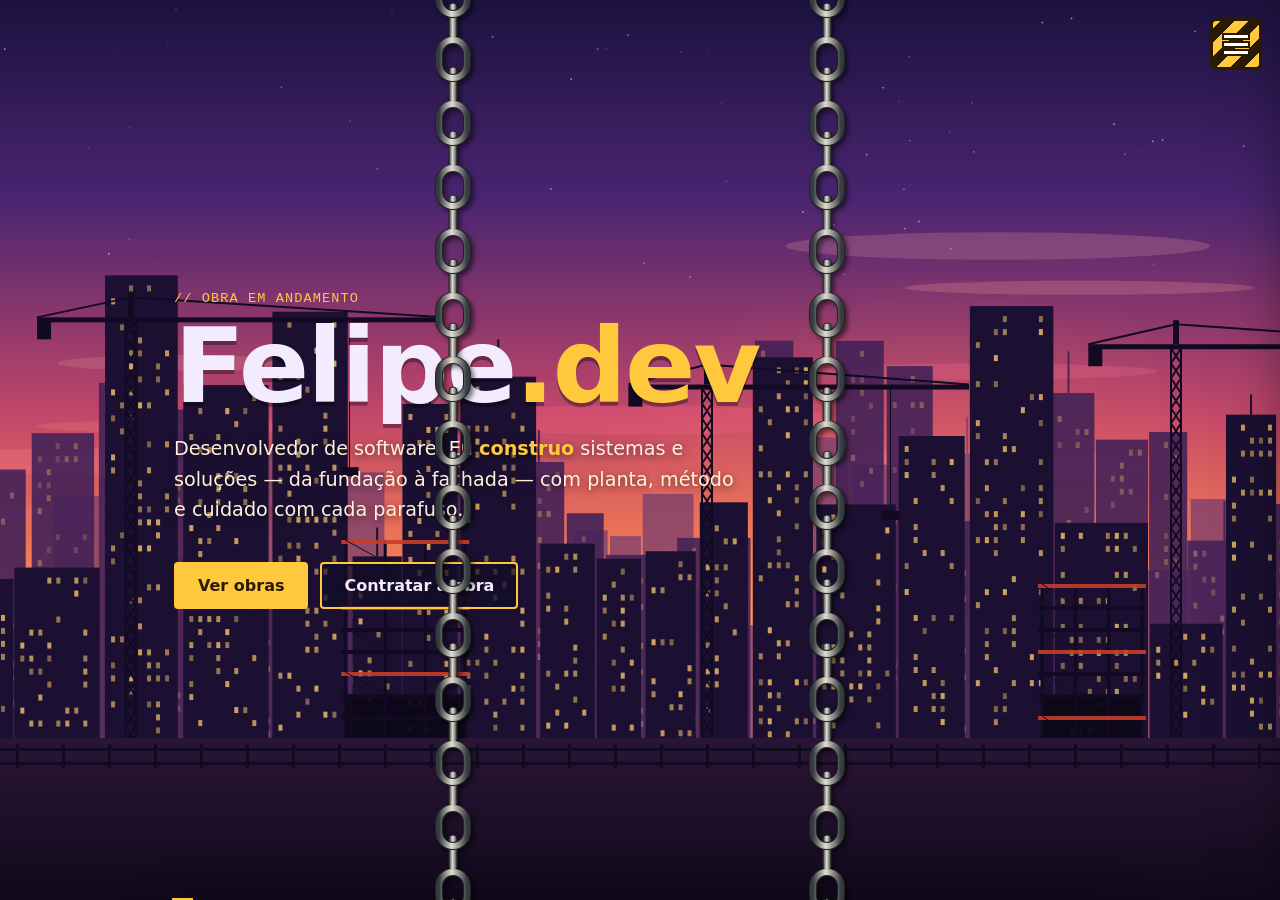
==== index.html @ 3eb5a39c "feat: creating portifolio + IA" ====
<!DOCTYPE html>
<html lang="pt-BR">
<head>
  <meta charset="UTF-8">
  <meta name="viewport" content="width=device-width, initial-scale=1">
  <title>Felipe — Desenvolvedor | Construindo sistemas</title>
  <meta name="description" content="Portfólio de desenvolvedor focado em construir e arquitetar sistemas e soluções.">
  <link rel="stylesheet" href="css/style.css">
</head>
<body>
  <!-- Fundo: fim de tarde, prédios e guindastes -->
  <div class="bg" id="bg" aria-hidden="true"><canvas id="skyline"></canvas></div>

  <!-- Cursor personalizado (fica atrás da viga) -->
  <div class="cursor" id="cursor" aria-hidden="true">
    <svg viewBox="0 0 24 28" width="24" height="28">
      <path d="M2 2 L2 22 L7.5 17.2 L11.4 26 L15 24.4 L11.2 15.8 L18.5 15.8 Z" fill="#ffc83d" stroke="#2a1a05" stroke-width="2" stroke-linejoin="round"/>
    </svg>
  </div>

  <!-- Viga suspensa por correntes -->
  <div class="beam-layer" id="beam-layer" aria-hidden="true">
    <div class="beam-rig">
      <div class="chain chain--left"></div>
      <div class="chain chain--right"></div>
      <div class="girder">
        <div class="girder-web"></div>
        <div class="girder-flange girder-flange--top"></div>
        <div class="girder-flange girder-flange--bottom"></div>
        <div class="girder-bolts">
          <span></span><span></span><span></span><span></span><span></span>
          <span></span><span></span><span></span><span></span>
        </div>
        <i class="lug lug--left"></i><i class="lug lug--right"></i>
      </div>
    </div>
  </div>

  <!-- Menu lateral: um prédio -->
  <button id="menu-toggle" class="menu-toggle" aria-label="Abrir menu" aria-expanded="false" aria-controls="building">
    <span></span><span></span><span></span>
  </button>

  <aside id="building" class="building" aria-label="Menu principal" inert>
    <div class="bld-roof">
      <span class="bld-antenna"></span>
      <span class="bld-tank"></span>
    </div>
    <div class="bld-upper" id="bld-upper" aria-hidden="true"></div>
    <nav class="bld-floors">
      <a class="floor" href="#inicio"><i class="win lit"></i><span><small>5º andar</small>Início</span><i class="win"></i></a>
      <a class="floor" href="#sobre"><i class="win"></i><span><small>4º andar</small>Sobre</span><i class="win lit"></i></a>
      <a class="floor" href="#habilidades"><i class="win lit"></i><span><small>3º andar</small>Habilidades</span><i class="win lit"></i></a>
      <a class="floor" href="#projetos"><i class="win"></i><span><small>2º andar</small>Projetos</span><i class="win lit"></i></a>
      <a class="floor" href="#contato"><i class="win lit"></i><span><small>1º andar</small>Contato</span><i class="win"></i></a>
    </nav>
    <div class="bld-lobby" aria-hidden="true"><i></i><i></i></div>
  </aside>

  <div id="wrapper">
    <div id="shell" class="quake-shell">
      <main class="content">

        <section id="inicio" class="hero">
          <p class="kicker">// obra em andamento</p>
          <h1>Felipe<span>.dev</span></h1>
          <p class="lead">Desenvolvedor de software. Eu <strong>construo</strong> sistemas e soluções — da fundação à fachada — com planta, método e cuidado com cada parafuso.</p>
          <div class="actions">
            <a class="btn btn--primary" href="#projetos">Ver obras</a>
            <a class="btn" href="#contato">Contratar a obra</a>
          </div>
        </section>

        <section id="sobre" class="panel">
          <p class="kicker">// 01 · planta baixa</p>
          <h2>Sobre</h2>
          <p>Penso em software como arquitetura: toda boa solução começa com um terreno bem entendido, uma planta clara e uma estrutura que aguenta crescer. Gosto de transformar problemas reais em sistemas simples de manter.</p>
          <p>Escreva aqui um pouco da sua história, sua experiência e o que você procura em novos projetos.</p>
        </section>

        <section id="habilidades" class="panel">
          <p class="kicker">// 02 · materiais e ferramentas</p>
          <h2>Habilidades</h2>
          <div class="grid">
            <article class="card">
              <h3><b>01</b> Fundação</h3>
              <p>O que sustenta tudo.</p>
              <ul class="chips"><li>SQL</li><li>APIs REST</li><li>Node.js</li><li>Git</li></ul>
            </article>
            <article class="card">
              <h3><b>02</b> Estrutura</h3>
              <p>Arquitetura e organização.</p>
              <ul class="chips"><li>Clean Architecture</li><li>Design Patterns</li><li>Testes</li><li>CI/CD</li></ul>
            </article>
            <article class="card">
              <h3><b>03</b> Acabamento</h3>
              <p>O que o usuário vê e toca.</p>
              <ul class="chips"><li>HTML</li><li>CSS</li><li>JavaScript</li><li>UX</li></ul>
            </article>
          </div>
        </section>

        <section id="projetos" class="panel">
          <p class="kicker">// 03 · obras entregues</p>
          <h2>Projetos</h2>
          <div class="grid">
            <article class="card">
              <span class="tag">Obra 01</span>
              <h3>Nome do projeto</h3>
              <p>Descreva o problema que resolveu, a arquitetura escolhida e o resultado.</p>
              <ul class="chips"><li>Stack</li><li>Stack</li></ul>
              <a href="#">Ver projeto →</a>
            </article>
            <article class="card">
              <span class="tag">Obra 02</span>
              <h3>Nome do projeto</h3>
              <p>Descreva o problema que resolveu, a arquitetura escolhida e o resultado.</p>
              <ul class="chips"><li>Stack</li><li>Stack</li></ul>
              <a href="#">Ver projeto →</a>
            </article>
            <article class="card">
              <span class="tag">Obra 03</span>
              <h3>Nome do projeto</h3>
              <p>Descreva o problema que resolveu, a arquitetura escolhida e o resultado.</p>
              <ul class="chips"><li>Stack</li><li>Stack</li></ul>
              <a href="#">Ver projeto →</a>
            </article>
          </div>
        </section>

        <section id="contato" class="panel">
          <p class="kicker">// 04 · canteiro de obras</p>
          <h2>Contato</h2>
          <p>Tem um sistema para tirar do papel? Vamos conversar.</p>
          <div class="actions">
            <a class="btn btn--primary" href="mailto:seu@email.com">seu@email.com</a>
            <a class="btn" href="https://github.com/frade-op" target="_blank" rel="noopener">GitHub</a>
            <a class="btn" href="#" target="_blank" rel="noopener">LinkedIn</a>
          </div>
        </section>

        <footer class="footer">© <span id="year"></span> Felipe · Construído tijolo por tijolo (HTML, CSS e JS).</footer>
      </main>
    </div>
  </div>

  <script src="js/main.js"></script>
</body>
</html>
---- css/style.css ----
:root {
  --steel: #1a1630;
  --panel: rgba(18, 14, 38, 0.82);
  --line: rgba(255, 190, 100, 0.35);
  --amber: #ffc83d;
  --orange: #ff8a4c;
  --text: #f3ecff;
  --muted: #c9bddf;
  --girder-h: 64px;
}

* { box-sizing: border-box; }

html, body {
  margin: 0;
  height: 100%;
  overflow: hidden;
  background: #1b1340;
  color: var(--text);
  font-family: "Segoe UI", system-ui, -apple-system, Arial, sans-serif;
}

/* ---------- Fundo ---------- */
.bg {
  position: fixed;
  inset: -30px;
  z-index: 0;
  will-change: transform;
}
.bg canvas { display: block; width: 100%; height: 100%; }

/* ---------- Conteúdo ---------- */
#wrapper {
  position: fixed;
  inset: 0;
  z-index: 10;
  overflow-x: hidden;
  overflow-y: auto;
  scroll-behavior: smooth;
  scrollbar-width: thin;
  scrollbar-color: var(--orange) transparent;
}
.quake-shell { position: relative; min-height: 100%; will-change: transform; }

.content {
  max-width: 980px;
  margin: 0 auto;
  padding: 0 24px 40px;
}

section { scroll-margin-top: 24px; }

.hero {
  min-height: 100vh;
  display: flex;
  flex-direction: column;
  justify-content: center;
  padding: 80px 0;
}
.hero h1 {
  margin: 0 0 16px;
  font-size: clamp(3rem, 10vw, 6.5rem);
  line-height: 1;
  letter-spacing: -0.02em;
  text-shadow: 0 4px 0 rgba(0, 0, 0, 0.35);
}
.hero h1 span { color: var(--amber); }
.lead {
  max-width: 560px;
  margin: 0 0 28px;
  font-size: 1.2rem;
  line-height: 1.6;
  color: #fff1dc;
  text-shadow: 0 2px 8px rgba(0, 0, 0, 0.6);
}
.lead strong { color: var(--amber); }

.kicker {
  margin: 0 0 8px;
  font-family: Consolas, "Courier New", monospace;
  font-size: 0.85rem;
  letter-spacing: 0.08em;
  color: var(--amber);
  text-transform: uppercase;
}

.panel {
  position: relative;
  margin: 0 0 56px;
  padding: 36px;
  background: var(--panel);
  border: 1px solid var(--line);
  border-radius: 6px;
  backdrop-filter: blur(6px);
  box-shadow: 0 20px 60px rgba(0, 0, 0, 0.4);
  background-image:
    linear-gradient(rgba(255, 190, 100, 0.05) 1px, transparent 1px),
    linear-gradient(90deg, rgba(255, 190, 100, 0.05) 1px, transparent 1px);
  background-size: 24px 24px;
}
.panel::before, .panel::after {
  content: "";
  position: absolute;
  width: 18px;
  height: 18px;
  border: 3px solid var(--amber);
}
.panel::before { top: -3px; left: -3px; border-right: 0; border-bottom: 0; }
.panel::after { right: -3px; bottom: -3px; border-left: 0; border-top: 0; }
.panel h2 { margin: 0 0 16px; font-size: 2.2rem; }
.panel p { line-height: 1.7; color: var(--muted); max-width: 70ch; }

.grid {
  display: grid;
  grid-template-columns: repeat(auto-fit, minmax(240px, 1fr));
  gap: 18px;
  margin-top: 20px;
}
.card {
  padding: 22px;
  background: rgba(8, 6, 22, 0.65);
  border: 1px solid var(--line);
  border-top: 4px solid var(--orange);
  border-radius: 4px;
  transition: transform 0.2s ease, border-color 0.2s ease;
}
.card:hover { transform: translateY(-4px); border-color: var(--amber); }
.card h3 { margin: 0 0 8px; font-size: 1.2rem; }
.card h3 b { font-family: Consolas, monospace; color: var(--amber); margin-right: 6px; }
.card p { margin: 0 0 14px; font-size: 0.95rem; }
.card a { color: var(--amber); text-decoration: none; font-weight: 600; }
.card a:hover { text-decoration: underline; }
.tag {
  display: inline-block;
  margin-bottom: 10px;
  padding: 2px 8px;
  font: 700 0.72rem Consolas, monospace;
  text-transform: uppercase;
  color: #2a1a05;
  background: repeating-linear-gradient(-45deg, var(--amber) 0 8px, #e8a91f 8px 16px);
}
.chips { display: flex; flex-wrap: wrap; gap: 8px; margin: 0 0 14px; padding: 0; list-style: none; }
.chips li {
  padding: 3px 10px;
  font-size: 0.8rem;
  border: 1px solid var(--line);
  border-radius: 999px;
  color: #ffe9c4;
}

.actions { display: flex; flex-wrap: wrap; gap: 12px; margin-top: 8px; }
.btn {
  display: inline-block;
  padding: 12px 22px;
  font-weight: 700;
  color: var(--text);
  text-decoration: none;
  background: rgba(18, 14, 38, 0.7);
  border: 2px solid var(--amber);
  border-radius: 4px;
  transition: transform 0.15s ease, background 0.15s ease;
}
.btn:hover { transform: translateY(-2px); background: rgba(255, 200, 61, 0.18); }
.btn--primary { color: #2a1a05; background: var(--amber); }
.btn--primary:hover { background: #ffd666; }

.footer { padding: 24px 0 8px; text-align: center; font-size: 0.85rem; color: var(--muted); }

/* ---------- Cursor (atrás da viga) ---------- */
.cursor {
  position: fixed;
  top: 0;
  left: 0;
  z-index: 20;
  width: 24px;
  height: 28px;
  pointer-events: none;
  opacity: 0;
  transition: opacity 0.15s ease;
  filter: drop-shadow(1px 2px 1px rgba(0, 0, 0, 0.5));
  will-change: transform;
}
.cursor.visible { opacity: 1; }
body.custom-cursor,
body.custom-cursor * { cursor: none !important; }
body.custom-cursor .building,
body.custom-cursor .building *,
body.custom-cursor .menu-toggle { cursor: pointer !important; }

/* ---------- Viga ---------- */
.beam-layer {
  position: fixed;
  inset: 0;
  z-index: 30;
  overflow: hidden;
  pointer-events: none;
  will-change: transform;
}
.beam-rig {
  position: absolute;
  top: 0;
  left: 50%;
  width: min(70vw, 520px);
  height: var(--girder-h);
  transform: translate(-50%, 105vh);
  animation: beam-lift 48s ease-in-out infinite;
}
@keyframes beam-lift {
  0%, 100% { transform: translate(-50%, 105vh) rotate(0deg); }
  25% { transform: translate(-50%, 55vh) rotate(0.8deg); }
  50% { transform: translate(-50%, 10vh) rotate(-0.6deg); }
  75% { transform: translate(-50%, 55vh) rotate(0.8deg); }
}

.chain {
  position: absolute;
  bottom: calc(100% - 6px);
  width: 40px;
  height: 130vh;
  background: url("data:image/svg+xml,%3Csvg xmlns='http://www.w3.org/2000/svg' width='40' height='64' viewBox='0 0 40 64'%3E%3Cdefs%3E%3ClinearGradient id='g' x1='0' x2='1'%3E%3Cstop offset='0' stop-color='%23343a3e'/%3E%3Cstop offset='.45' stop-color='%23e0ddd1'/%3E%3Cstop offset='1' stop-color='%23343a3e'/%3E%3C/linearGradient%3E%3C/defs%3E%3Crect x='16' y='30' width='8' height='36' rx='4' fill='url(%23g)' stroke='%23222' stroke-width='1'/%3E%3Crect x='6' y='3' width='28' height='38' rx='14' fill='none' stroke='%23222' stroke-width='8'/%3E%3Crect x='6' y='3' width='28' height='38' rx='14' fill='none' stroke='url(%23g)' stroke-width='6'/%3E%3C/svg%3E") 0 0 / 40px 64px repeat-y;
  filter: drop-shadow(3px 3px 2px rgba(0, 0, 0, 0.5));
}
.chain--left { left: 14%; transform: translateX(-50%); }
.chain--right { left: 86%; transform: translateX(-50%); }

.girder {
  position: absolute;
  inset: 0;
  filter: drop-shadow(0 10px 5px rgba(0, 0, 0, 0.45));
}
.girder-web {
  position: absolute;
  inset: 11px 6px;
  border-right: 3px solid #651719;
  border-left: 3px solid #651719;
  background: linear-gradient(180deg, #ff5a4c 0%, #df2928 30%, #b41620 78%, #78151b 100%);
  box-shadow: inset 0 4px 0 rgba(255, 179, 130, 0.5), inset 0 -4px 0 rgba(73, 0, 12, 0.36);
}
.girder-flange {
  position: absolute;
  left: 0;
  right: 0;
  height: 18px;
  border: 3px solid #641519;
  border-radius: 5px;
  background: linear-gradient(180deg, #ff7460 0%, #f03b31 35%, #bd1c24 78%, #85161d 100%);
  box-shadow: inset 0 2px 0 rgba(255, 220, 171, 0.58), inset 0 -2px 0 rgba(75, 0, 12, 0.45);
}
.girder-flange--top { top: 0; }
.girder-flange--bottom { bottom: 0; background: linear-gradient(180deg, #ed4034 0%, #bd1d26 62%, #80151d 100%); }
.girder-bolts {
  position: absolute;
  top: 50%;
  left: 14px;
  right: 14px;
  display: flex;
  justify-content: space-between;
  transform: translateY(-50%);
}
.girder-bolts span {
  width: 9px;
  aspect-ratio: 1;
  border: 2px solid #76161d;
  border-radius: 50%;
  background: radial-gradient(circle at 35% 30%, #ffe19d, #e69945 48%, #8a361d 76%);
}
.lug {
  position: absolute;
  top: -8px;
  width: 26px;
  height: 14px;
  border: 3px solid #333;
  border-radius: 50% 50% 0 0;
  background: #8a9094;
}
.lug--left { left: calc(14% - 13px); }
.lug--right { left: calc(86% - 13px); }

/* ---------- Menu lateral: prédio ---------- */
.menu-toggle {
  position: fixed;
  top: 18px;
  right: 18px;
  z-index: 200;
  display: flex;
  flex-direction: column;
  align-items: center;
  justify-content: center;
  gap: 5px;
  width: 52px;
  height: 52px;
  padding: 0;
  border: 3px solid #2a1a05;
  border-radius: 6px;
  background: repeating-linear-gradient(-45deg, var(--amber) 0 10px, #2a1a05 10px 20px);
  cursor: pointer;
}
.menu-toggle span {
  display: block;
  width: 24px;
  height: 3px;
  background: #fff;
  box-shadow: 0 0 0 2px #2a1a05;
  transition: transform 0.25s ease, opacity 0.25s ease;
}
.menu-toggle.open span:nth-child(1) { transform: translateY(8px) rotate(45deg); }
.menu-toggle.open span:nth-child(2) { opacity: 0; }
.menu-toggle.open span:nth-child(3) { transform: translateY(-8px) rotate(-45deg); }

.building {
  position: fixed;
  top: 0;
  right: 0;
  z-index: 100;
  display: flex;
  flex-direction: column;
  width: 250px;
  height: 100%;
  margin: 0;
  background: linear-gradient(90deg, #2d3652, #3b4666 40%, #2a324b);
  border-left: 6px solid #566080;
  box-shadow: -25px 0 60px rgba(0, 0, 0, 0.55);
  transform: translateX(115%);
  transform-origin: 100% 100%;
}
.building.opening { animation: bld-in 1.1s cubic-bezier(0.55, 0, 0.25, 1) forwards; }
.building.open { transform: translateX(0); }
.building.closing { animation: bld-out 0.8s cubic-bezier(0.6, 0, 0.8, 0.4) forwards; }

/* o prédio é empurrado para o lado, desliza pesado e assenta */
@keyframes bld-in {
  0% { transform: translateX(115%) rotate(1.5deg); }
  80% { transform: translateX(0) rotate(-0.8deg); }
  90% { transform: translateX(-6px) rotate(0.3deg); }
  100% { transform: translateX(0) rotate(0); }
}
@keyframes bld-out {
  0% { transform: translateX(0) rotate(0); }
  20% { transform: translateX(-8px) rotate(-0.6deg); }
  100% { transform: translateX(115%) rotate(1.5deg); }
}

.bld-roof {
  position: relative;
  flex: 0 0 64px;
  background: linear-gradient(#1d2236, #2a324b);
  border-bottom: 8px solid #7d88a8;
}
.bld-antenna {
  position: absolute;
  left: 30px;
  bottom: 100%;
  width: 4px;
  height: 46px;
  margin-bottom: -50px;
  background: #aab2c8;
}
.bld-antenna::after {
  content: "";
  position: absolute;
  top: -4px;
  left: -3px;
  width: 10px;
  height: 10px;
  border-radius: 50%;
  background: #ff3b3b;
  box-shadow: 0 0 10px #ff3b3b;
  animation: blink 1.4s steps(2) infinite;
}
@keyframes blink { 50% { opacity: 0.2; } }
.bld-tank {
  position: absolute;
  right: 30px;
  bottom: 8px;
  width: 54px;
  height: 36px;
  border-radius: 6px 6px 2px 2px;
  background: repeating-linear-gradient(90deg, #6b4a32 0 6px, #5a3d29 6px 8px);
  box-shadow: 0 -8px 0 -2px #444;
}

.bld-upper {
  flex: 1 1 auto;
  min-height: 0;
  overflow: hidden;
  display: flex;
  flex-direction: column;
  justify-content: flex-end;
}
.bld-row {
  flex: 0 0 56px;
  display: flex;
  align-items: center;
  justify-content: space-around;
  padding: 0 14px;
  border-top: 4px solid #6c7798;
  background: rgba(0, 0, 0, 0.12);
}
.bld-row i, .win {
  display: block;
  width: 26px;
  height: 32px;
  border: 3px solid #1a2033;
  background:
    linear-gradient(#1a2033, #1a2033) 50% 0 / 3px 100% no-repeat,
    linear-gradient(#1a2033, #1a2033) 0 50% / 100% 3px no-repeat,
    #28324d;
}
.bld-row i.lit, .win.lit {
  background:
    linear-gradient(#1a2033, #1a2033) 50% 0 / 3px 100% no-repeat,
    linear-gradient(#1a2033, #1a2033) 0 50% / 100% 3px no-repeat,
    linear-gradient(#ffe29a, #ffb347);
  box-shadow: 0 0 12px rgba(255, 190, 90, 0.55);
}

.bld-floors { display: flex; flex-direction: column; flex: 0 0 auto; }
.floor {
  display: flex;
  align-items: center;
  justify-content: space-between;
  height: 84px;
  padding: 0 14px;
  border-top: 6px solid #8c97b8;
  color: #fff;
  text-decoration: none;
  background: linear-gradient(90deg, #343d5c, #404b70 50%, #343d5c);
  transition: background 0.2s ease;
}
.floor span {
  display: flex;
  flex-direction: column;
  align-items: center;
  font-size: 1.15rem;
  font-weight: 700;
}
.floor small {
  font: 400 0.65rem Consolas, monospace;
  letter-spacing: 0.1em;
  text-transform: uppercase;
  color: #b5bedb;
}
.floor:hover, .floor:focus-visible { outline: none; background: linear-gradient(90deg, #4a557d, #5a6894 50%, #4a557d); }
.floor:hover .win, .floor:focus-visible .win {
  background:
    linear-gradient(#1a2033, #1a2033) 50% 0 / 3px 100% no-repeat,
    linear-gradient(#1a2033, #1a2033) 0 50% / 100% 3px no-repeat,
    linear-gradient(#fff0b8, #ffc060);
  box-shadow: 0 0 16px rgba(255, 200, 100, 0.8);
}

.bld-lobby {
  flex: 0 0 76px;
  display: flex;
  align-items: flex-end;
  justify-content: center;
  gap: 4px;
  padding-top: 14px;
  border-top: 8px solid #8c97b8;
  background: #232a42;
}
.bld-lobby i {
  width: 44px;
  height: 100%;
  border: 3px solid #12182a;
  border-bottom: 0;
  background: linear-gradient(135deg, rgba(180, 220, 255, 0.5), rgba(60, 90, 130, 0.7));
}

@media (max-width: 480px) {
  .building { width: 210px; }
  .panel { padding: 24px 18px; }
  .beam-rig { width: 90vw; }
}

@media (prefers-reduced-motion: reduce) {
  .beam-rig { animation-duration: 120s; }
  .building.opening, .building.closing { animation-duration: 0.01s; }
}
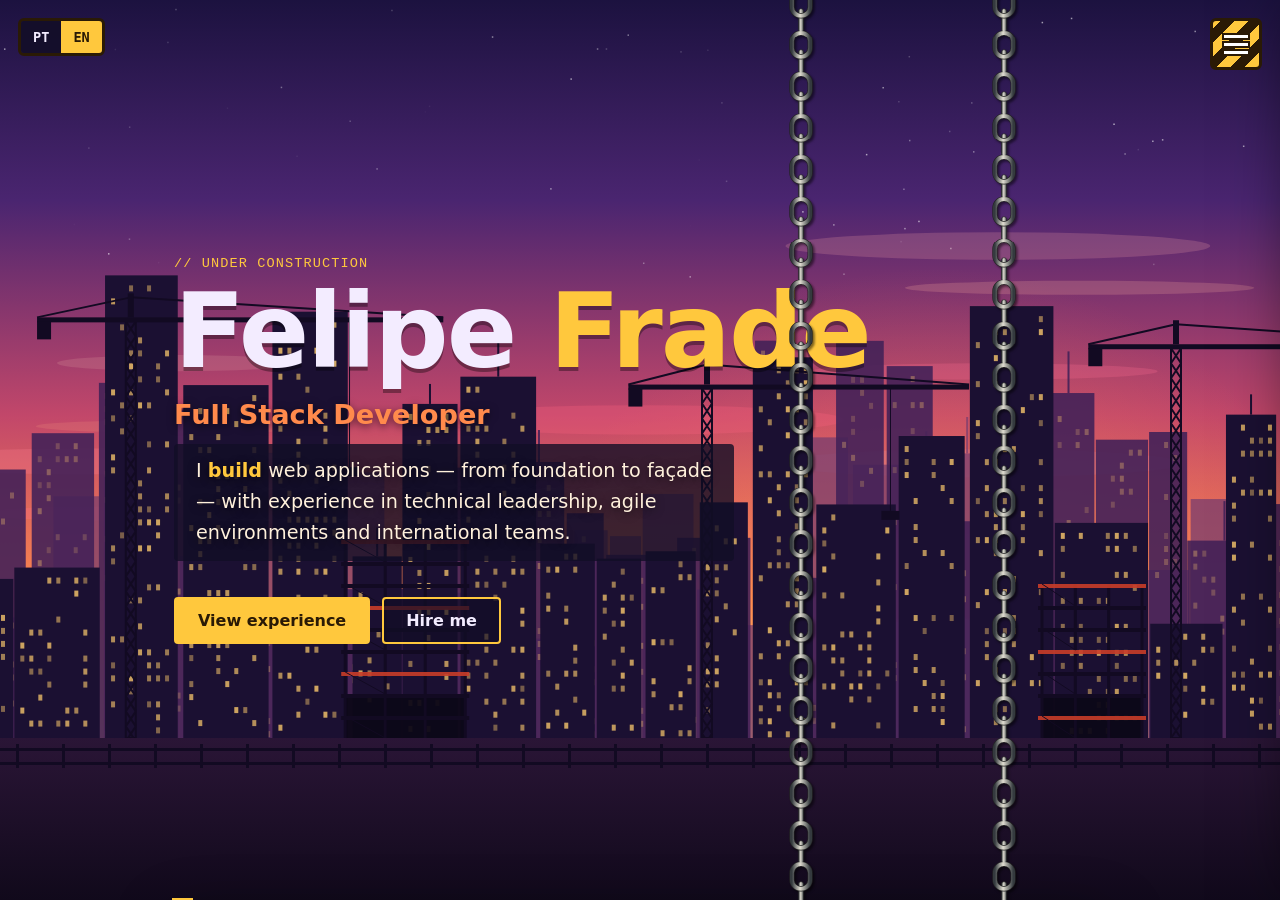
==== commit 79948f73: "feat: adjustments" ====
--- a/index.html
+++ b/index.html
@@ -3,8 +3,8 @@
 <head>
   <meta charset="UTF-8">
   <meta name="viewport" content="width=device-width, initial-scale=1">
-  <title>Felipe — Desenvolvedor | Construindo sistemas</title>
-  <meta name="description" content="Portfólio de desenvolvedor focado em construir e arquitetar sistemas e soluções.">
+  <title>Felipe Frade — Desenvolvedor Full Stack</title>
+  <meta name="description" content="Portfólio de Felipe Frade, desenvolvedor Full Stack que constrói e arquiteta sistemas e soluções.">
   <link rel="stylesheet" href="css/style.css">
 </head>
 <body>
@@ -41,109 +41,161 @@
     <span></span><span></span><span></span>
   </button>
 
-  <aside id="building" class="building" aria-label="Menu principal" inert>
+  <aside id="building" class="building" aria-label="Menu principal" data-i18n-aria="menu.label" inert>
     <div class="bld-roof">
       <span class="bld-antenna"></span>
       <span class="bld-tank"></span>
     </div>
     <div class="bld-upper" id="bld-upper" aria-hidden="true"></div>
     <nav class="bld-floors">
-      <a class="floor" href="#inicio"><i class="win lit"></i><span><small>5º andar</small>Início</span><i class="win"></i></a>
-      <a class="floor" href="#sobre"><i class="win"></i><span><small>4º andar</small>Sobre</span><i class="win lit"></i></a>
-      <a class="floor" href="#habilidades"><i class="win lit"></i><span><small>3º andar</small>Habilidades</span><i class="win lit"></i></a>
-      <a class="floor" href="#projetos"><i class="win"></i><span><small>2º andar</small>Projetos</span><i class="win lit"></i></a>
-      <a class="floor" href="#contato"><i class="win lit"></i><span><small>1º andar</small>Contato</span><i class="win"></i></a>
+      <a class="floor" href="#inicio"><i class="win lit"></i><span><small data-i18n="floor.5">5º andar</small><b data-i18n="nav.home">Início</b></span><i class="win"></i></a>
+      <a class="floor" href="#sobre"><i class="win"></i><span><small data-i18n="floor.4">4º andar</small><b data-i18n="nav.about">Sobre</b></span><i class="win lit"></i></a>
+      <a class="floor" href="#habilidades"><i class="win lit"></i><span><small data-i18n="floor.3">3º andar</small><b data-i18n="nav.skills">Habilidades</b></span><i class="win lit"></i></a>
+      <a class="floor" href="#experiencia"><i class="win"></i><span><small data-i18n="floor.2">2º andar</small><b data-i18n="nav.experience">Experiência</b></span><i class="win lit"></i></a>
+      <a class="floor" href="#contato"><i class="win lit"></i><span><small data-i18n="floor.1">1º andar</small><b data-i18n="nav.contact">Contato</b></span><i class="win"></i></a>
     </nav>
     <div class="bld-lobby" aria-hidden="true"><i></i><i></i></div>
   </aside>
 
+  <div class="lang" role="group" aria-label="Idioma / Language">
+    <button type="button" data-lang="pt" aria-pressed="true">PT</button>
+    <button type="button" data-lang="en" aria-pressed="false">EN</button>
+  </div>
+
   <div id="wrapper">
     <div id="shell" class="quake-shell">
       <main class="content">
 
         <section id="inicio" class="hero">
-          <p class="kicker">// obra em andamento</p>
-          <h1>Felipe<span>.dev</span></h1>
-          <p class="lead">Desenvolvedor de software. Eu <strong>construo</strong> sistemas e soluções — da fundação à fachada — com planta, método e cuidado com cada parafuso.</p>
+          <p class="kicker" data-i18n="hero.kicker">// obra em andamento</p>
+          <h1>Felipe<span> Frade</span></h1>
+          <p class="role" data-i18n="hero.role">Desenvolvedor Full Stack</p>
+          <p class="lead" data-i18n-html="hero.lead">Eu <strong>construo</strong> aplicações web — da fundação à fachada — com experiência em liderança técnica, ambientes ágeis e equipes internacionais.</p>
           <div class="actions">
-            <a class="btn btn--primary" href="#projetos">Ver obras</a>
-            <a class="btn" href="#contato">Contratar a obra</a>
+            <a class="btn btn--primary" href="#experiencia" data-i18n="hero.cta1">Ver experiência</a>
+            <a class="btn" href="#contato" data-i18n="hero.cta2">Contratar a obra</a>
           </div>
         </section>
 
         <section id="sobre" class="panel">
-          <p class="kicker">// 01 · planta baixa</p>
-          <h2>Sobre</h2>
-          <p>Penso em software como arquitetura: toda boa solução começa com um terreno bem entendido, uma planta clara e uma estrutura que aguenta crescer. Gosto de transformar problemas reais em sistemas simples de manter.</p>
-          <p>Escreva aqui um pouco da sua história, sua experiência e o que você procura em novos projetos.</p>
+          <p class="kicker" data-i18n="about.kicker">// 01 · planta baixa</p>
+          <h2 data-i18n="nav.about">Sobre</h2>
+          <p data-i18n="about.p1">Desenvolvedor Full Stack com experiência no desenvolvimento e manutenção de aplicações web, na evolução de sistemas legados e na criação de arquiteturas front-end mais modernas.</p>
+          <p data-i18n="about.p2">Atuei como líder técnico de uma equipe de 5 pessoas, em ambientes ágeis e em colaboração com equipes internacionais. Baseado em Guaíba-RS.</p>
         </section>
 
         <section id="habilidades" class="panel">
-          <p class="kicker">// 02 · materiais e ferramentas</p>
-          <h2>Habilidades</h2>
+          <p class="kicker" data-i18n="skills.kicker">// 02 · materiais e ferramentas</p>
+          <h2 data-i18n="nav.skills">Habilidades</h2>
           <div class="grid">
             <article class="card">
-              <h3><b>01</b> Fundação</h3>
-              <p>O que sustenta tudo.</p>
-              <ul class="chips"><li>SQL</li><li>APIs REST</li><li>Node.js</li><li>Git</li></ul>
+              <h3><b>01</b> <span data-i18n="skills.main">Stack principal</span></h3>
+              <ul class="chips">
+                <li>JavaScript</li>
+                <li>TypeScript</li>
+                <li>Angular</li>
+                <li>PHP</li>
+                <li>Laravel</li>
+                <li>MySQL</li>
+                <li>PostgreSQL</li>
+                <li>Docker</li>
+                <li>Jenkins</li>
+                <li>AWS</li>
+                <li>Git</li>
+                <li>Jira</li>
+              </ul>
             </article>
             <article class="card">
-              <h3><b>02</b> Estrutura</h3>
-              <p>Arquitetura e organização.</p>
-              <ul class="chips"><li>Clean Architecture</li><li>Design Patterns</li><li>Testes</li><li>CI/CD</li></ul>
+              <h3><b>02</b> <span data-i18n="skills.secondary">Stacks secundárias</span></h3>
+              <ul class="chips">
+                <li>CodeIgniter</li>
+                <li>React</li>
+                <li>Next.js</li>
+                <li>React Native</li>
+                <li>Python</li>
+                <li>Selenium</li>
+                <li>Flask</li>
+                <li>Node.js</li>
+                <li>GraphQL</li>
+                <li>Java</li>
+                <li>Spring Boot</li>
+              </ul>
             </article>
             <article class="card">
-              <h3><b>03</b> Acabamento</h3>
-              <p>O que o usuário vê e toca.</p>
-              <ul class="chips"><li>HTML</li><li>CSS</li><li>JavaScript</li><li>UX</li></ul>
-            </article>
-          </div>
-        </section>
-
-        <section id="projetos" class="panel">
-          <p class="kicker">// 03 · obras entregues</p>
-          <h2>Projetos</h2>
-          <div class="grid">
-            <article class="card">
-              <span class="tag">Obra 01</span>
-              <h3>Nome do projeto</h3>
-              <p>Descreva o problema que resolveu, a arquitetura escolhida e o resultado.</p>
-              <ul class="chips"><li>Stack</li><li>Stack</li></ul>
-              <a href="#">Ver projeto →</a>
-            </article>
-            <article class="card">
-              <span class="tag">Obra 02</span>
-              <h3>Nome do projeto</h3>
-              <p>Descreva o problema que resolveu, a arquitetura escolhida e o resultado.</p>
-              <ul class="chips"><li>Stack</li><li>Stack</li></ul>
-              <a href="#">Ver projeto →</a>
-            </article>
-            <article class="card">
-              <span class="tag">Obra 03</span>
-              <h3>Nome do projeto</h3>
-              <p>Descreva o problema que resolveu, a arquitetura escolhida e o resultado.</p>
-              <ul class="chips"><li>Stack</li><li>Stack</li></ul>
-              <a href="#">Ver projeto →</a>
+              <h3><b>03</b> <span data-i18n="skills.languages">Idiomas</span></h3>
+              <ul class="chips">
+                <li data-i18n="lang.pt">Português — nativo</li>
+                <li data-i18n="lang.en">Inglês — fluente</li>
+              </ul>
+            </article>
+          </div>
+        </section>
+
+        <section id="experiencia" class="panel">
+          <p class="kicker" data-i18n="exp.kicker">// 03 · trajetória</p>
+          <h2 data-i18n="nav.experience">Experiência</h2>
+          <div class="jobs">
+            <article class="card job">
+              <span class="tag">05/2024 – 07/2026</span>
+              <h3 data-i18n="job1.role">Desenvolvedor Front-end Pleno</h3>
+              <p class="company">Climber Revenue Strategy</p>
+              <ul>
+                <li data-i18n-html="job1.b1">Manutenção de aplicações <strong>Angular</strong> legadas e desenvolvimento de uma nova arquitetura front-end mais moderna e alinhada às necessidades do produto;</li>
+                <li data-i18n="job1.b2">Colaboração com equipes internacionais;</li>
+                <li data-i18n-html="job1.b3">Utilização de serviços da <strong>AWS</strong> e ferramentas de IA generativa.</li>
+              </ul>
+            </article>
+            <article class="card job">
+              <span class="tag">08/2022 – 05/2024</span>
+              <h3 data-i18n="job2.role">Líder Técnico (Tech Lead)</h3>
+              <p class="company">CG Contadores</p>
+              <ul>
+                <li data-i18n="job2.b1">Liderança técnica de uma equipe de 5 pessoas;</li>
+                <li data-i18n="job2.b2">Mentoria e suporte técnico a desenvolvedores juniores;</li>
+                <li data-i18n-html="job2.b3">Gestão de pipelines e deploys utilizando <strong>Docker</strong> e <strong>Jenkins</strong>;</li>
+                <li data-i18n="job2.b4">Garantia da estabilidade dos sistemas em ambientes de homologação e produção;</li>
+                <li data-i18n-html="job2.b5">Atuação em parceria com a Product Manager no planejamento de sprints, refinamento de requisitos, priorização de demandas e gestão do backlog no <strong>Jira</strong>.</li>
+              </ul>
+            </article>
+            <article class="card job">
+              <span class="tag">09/2019 – 08/2022</span>
+              <h3 data-i18n="job3.role">Desenvolvedor Full Stack</h3>
+              <p class="company">CG Contadores</p>
+              <ul>
+                <li data-i18n-html="job3.b1">Desenvolvimento e manutenção de aplicações utilizando <strong>Angular</strong>, <strong>Laravel</strong> e <strong>MySQL</strong>;</li>
+                <li data-i18n="job3.b2">Manutenção e evolução de sistemas legados;</li>
+                <li data-i18n-html="job3.b3">Criação e consumo de <strong>APIs REST</strong>.</li>
+              </ul>
+            </article>
+            <article class="card job">
+              <span class="tag">10/2018 – 09/2019</span>
+              <h3 data-i18n="job4.role">Desenvolvedor Web Júnior (Estágio)</h3>
+              <p class="company">Ondaweb</p>
+              <ul>
+                <li data-i18n-html="job4.b1">Desenvolvimento e manutenção de aplicações em <strong>PHP</strong>, <strong>WordPress</strong> e <strong>JavaScript</strong>;</li>
+                <li data-i18n-html="job4.b2">Publicação e gerenciamento de arquivos em servidores via <strong>FileZilla</strong>.</li>
+              </ul>
             </article>
           </div>
         </section>
 
         <section id="contato" class="panel">
-          <p class="kicker">// 04 · canteiro de obras</p>
-          <h2>Contato</h2>
-          <p>Tem um sistema para tirar do papel? Vamos conversar.</p>
+          <p class="kicker" data-i18n="contact.kicker">// 04 · canteiro de obras</p>
+          <h2 data-i18n="nav.contact">Contato</h2>
+          <p data-i18n="contact.text">Tem um sistema para tirar do papel? Vamos conversar.</p>
           <div class="actions">
-            <a class="btn btn--primary" href="mailto:seu@email.com">seu@email.com</a>
+            <a class="btn btn--primary" href="mailto:felipe.pereira.developer@gmail.com">felipe.pereira.developer@gmail.com</a>
+            <a class="btn" href="https://www.linkedin.com/in/frade-op" target="_blank" rel="noopener">LinkedIn</a>
             <a class="btn" href="https://github.com/frade-op" target="_blank" rel="noopener">GitHub</a>
-            <a class="btn" href="#" target="_blank" rel="noopener">LinkedIn</a>
-          </div>
-        </section>
-
-        <footer class="footer">© <span id="year"></span> Felipe · Construído tijolo por tijolo (HTML, CSS e JS).</footer>
+          </div>
+        </section>
+
+        <footer class="footer">© <span id="year"></span> Felipe Frade Pereira · <span data-i18n="footer">Construído tijolo por tijolo (HTML, CSS e JS).</span></footer>
       </main>
     </div>
   </div>
 
+  <script src="js/i18n.js"></script>
   <script src="js/main.js"></script>
 </body>
 </html>
--- a/css/style.css
+++ b/css/style.css
@@ -6,7 +6,7 @@
   --orange: #ff8a4c;
   --text: #f3ecff;
   --muted: #c9bddf;
-  --girder-h: 64px;
+  --girder-h: 48px;
 }
 
 * { box-sizing: border-box; }
@@ -66,12 +66,15 @@
 }
 .hero h1 span { color: var(--amber); }
 .lead {
+  padding: 12px 22px;
   max-width: 560px;
   margin: 0 0 28px;
   font-size: 1.2rem;
   line-height: 1.6;
   color: #fff1dc;
   text-shadow: 0 2px 8px rgba(0, 0, 0, 0.6);
+  background: rgba(18, 14, 38, 0.8);
+  border-radius: 4px;
 }
 .lead strong { color: var(--amber); }
 
@@ -199,8 +202,8 @@
 .beam-rig {
   position: absolute;
   top: 0;
-  left: 50%;
-  width: min(70vw, 520px);
+  left: 70.5%;
+  width: clamp(220px, 22vw, 360px);
   height: var(--girder-h);
   transform: translate(-50%, 105vh);
   animation: beam-lift 48s ease-in-out infinite;
@@ -215,10 +218,10 @@
 .chain {
   position: absolute;
   bottom: calc(100% - 6px);
-  width: 40px;
+  width: 26px;
   height: 130vh;
-  background: url("data:image/svg+xml,%3Csvg xmlns='http://www.w3.org/2000/svg' width='40' height='64' viewBox='0 0 40 64'%3E%3Cdefs%3E%3ClinearGradient id='g' x1='0' x2='1'%3E%3Cstop offset='0' stop-color='%23343a3e'/%3E%3Cstop offset='.45' stop-color='%23e0ddd1'/%3E%3Cstop offset='1' stop-color='%23343a3e'/%3E%3C/linearGradient%3E%3C/defs%3E%3Crect x='16' y='30' width='8' height='36' rx='4' fill='url(%23g)' stroke='%23222' stroke-width='1'/%3E%3Crect x='6' y='3' width='28' height='38' rx='14' fill='none' stroke='%23222' stroke-width='8'/%3E%3Crect x='6' y='3' width='28' height='38' rx='14' fill='none' stroke='url(%23g)' stroke-width='6'/%3E%3C/svg%3E") 0 0 / 40px 64px repeat-y;
-  filter: drop-shadow(3px 3px 2px rgba(0, 0, 0, 0.5));
+  background: url("data:image/svg+xml,%3Csvg xmlns='http://www.w3.org/2000/svg' width='40' height='64' viewBox='0 0 40 64'%3E%3Cdefs%3E%3ClinearGradient id='g' x1='0' x2='1'%3E%3Cstop offset='0' stop-color='%23343a3e'/%3E%3Cstop offset='.45' stop-color='%23e0ddd1'/%3E%3Cstop offset='1' stop-color='%23343a3e'/%3E%3C/linearGradient%3E%3C/defs%3E%3Crect x='16' y='30' width='8' height='36' rx='4' fill='url(%23g)' stroke='%23222' stroke-width='1'/%3E%3Crect x='6' y='3' width='28' height='38' rx='14' fill='none' stroke='%23222' stroke-width='8'/%3E%3Crect x='6' y='3' width='28' height='38' rx='14' fill='none' stroke='url(%23g)' stroke-width='6'/%3E%3C/svg%3E") 0 0 / 26px 41.6px repeat-y;
+  filter: drop-shadow(2px 2px 1px rgba(0, 0, 0, 0.5));
 }
 .chain--left { left: 14%; transform: translateX(-50%); }
 .chain--right { left: 86%; transform: translateX(-50%); }
@@ -230,7 +233,7 @@
 }
 .girder-web {
   position: absolute;
-  inset: 11px 6px;
+  inset: 9px 5px;
   border-right: 3px solid #651719;
   border-left: 3px solid #651719;
   background: linear-gradient(180deg, #ff5a4c 0%, #df2928 30%, #b41620 78%, #78151b 100%);
@@ -240,7 +243,7 @@
   position: absolute;
   left: 0;
   right: 0;
-  height: 18px;
+  height: 14px;
   border: 3px solid #641519;
   border-radius: 5px;
   background: linear-gradient(180deg, #ff7460 0%, #f03b31 35%, #bd1c24 78%, #85161d 100%);
@@ -470,10 +473,46 @@
 @media (max-width: 480px) {
   .building { width: 210px; }
   .panel { padding: 24px 18px; }
-  .beam-rig { width: 90vw; }
+  .beam-rig { left: 42%; width: 70vw; }
 }
 
 @media (prefers-reduced-motion: reduce) {
   .beam-rig { animation-duration: 120s; }
   .building.opening, .building.closing { animation-duration: 0.01s; }
 }
+
+/* ---------- Idioma e experi�ncia ---------- */
+.lang {
+  position: fixed;
+  top: 18px;
+  left: 18px;
+  z-index: 200;
+  display: flex;
+  border: 3px solid #2a1a05;
+  border-radius: 6px;
+  overflow: hidden;
+}
+.lang button {
+  padding: 8px 12px;
+  font: 700 0.85rem Consolas, monospace;
+  color: var(--text);
+  background: rgba(18, 14, 38, 0.85);
+  border: 0;
+  cursor: pointer;
+}
+.lang button[aria-pressed="true"] { color: #2a1a05; background: var(--amber); }
+body.custom-cursor .lang, body.custom-cursor .lang * { cursor: pointer !important; }
+
+.hero .role {
+  margin: 0 0 14px;
+  font-size: clamp(1.2rem, 3vw, 1.7rem);
+  font-weight: 700;
+  color: var(--orange);
+  text-shadow: 0 2px 8px rgba(0, 0, 0, 0.6);
+}
+.jobs { display: grid; gap: 18px; margin-top: 20px; }
+.job h3 { margin: 0 0 2px; }
+.job .company { margin: 0 0 12px; font-size: 0.95rem; color: var(--amber); }
+.job ul { margin: 0; padding-left: 20px; color: var(--muted); line-height: 1.6; font-size: 0.95rem; }
+.job li + li { margin-top: 4px; }
+.job strong { color: #ffe9c4; }
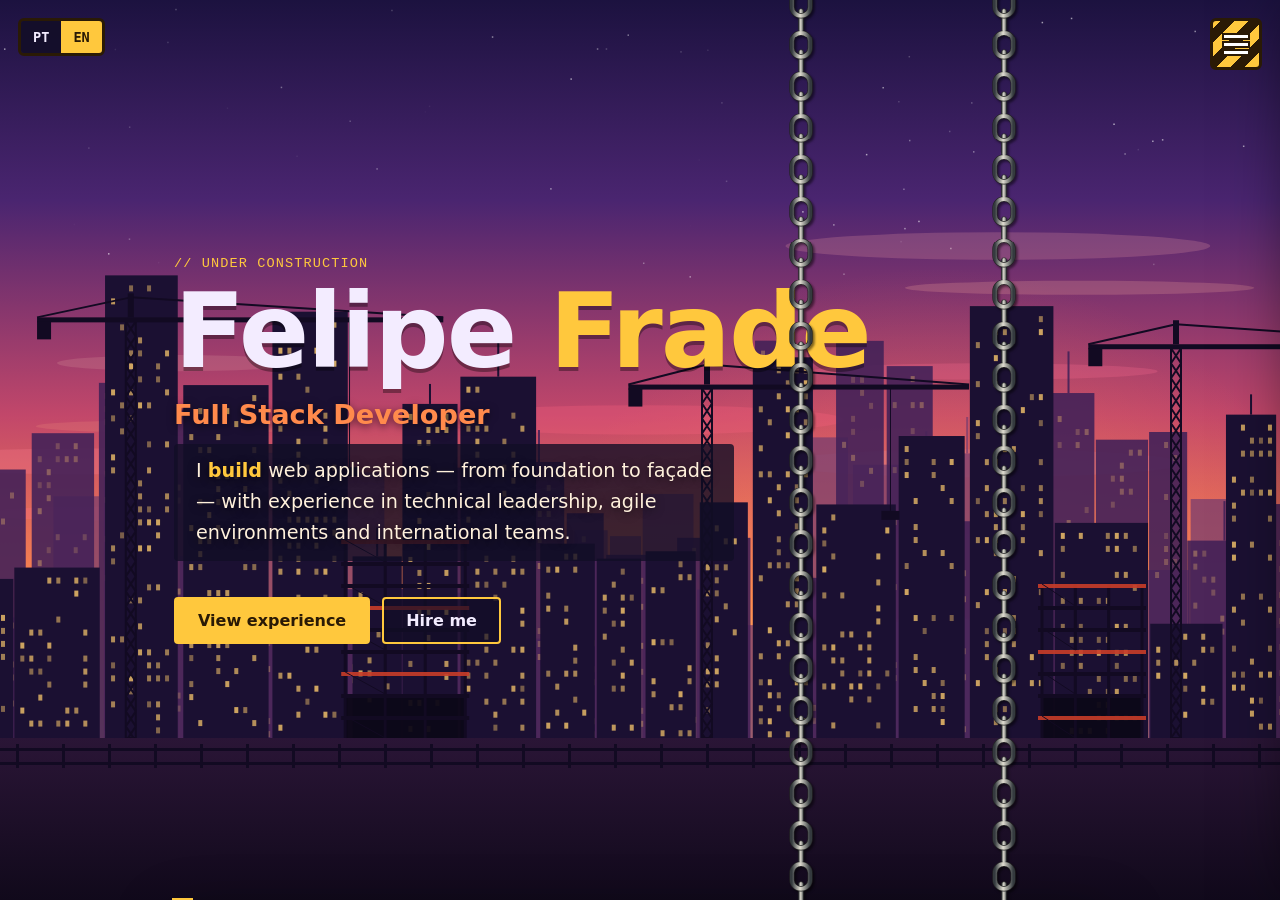
==== commit 71cc03e2: "feat: favicon" ====
--- a/index.html
+++ b/index.html
@@ -5,6 +5,12 @@
   <meta name="viewport" content="width=device-width, initial-scale=1">
   <title>Felipe Frade — Desenvolvedor Full Stack</title>
   <meta name="description" content="Portfólio de Felipe Frade, desenvolvedor Full Stack que constrói e arquiteta sistemas e soluções.">
+  <meta property="og:type" content="website">
+  <meta property="og:site_name" content="Felipe Frade">
+  <meta property="og:title" content="Felipe Frade — Desenvolvedor Full Stack">
+  <meta property="og:description" content="Portfólio de Felipe Frade, desenvolvedor Full Stack que constrói e arquiteta sistemas e soluções.">
+  <meta property="og:locale" content="pt_BR">
+  <link rel="icon" type="image/svg+xml" href="favicon.svg">
   <link rel="stylesheet" href="css/style.css">
 </head>
 <body>
--- a/css/style.css
+++ b/css/style.css
@@ -443,7 +443,8 @@
   text-transform: uppercase;
   color: #b5bedb;
 }
-.floor:hover, .floor:focus-visible { outline: none; background: linear-gradient(90deg, #4a557d, #5a6894 50%, #4a557d); }
+.floor:hover, .floor:focus-visible { background: linear-gradient(90deg, #4a557d, #5a6894 50%, #4a557d); }
+.floor:focus-visible { outline: 3px solid var(--amber); outline-offset: -5px; }
 .floor:hover .win, .floor:focus-visible .win {
   background:
     linear-gradient(#1a2033, #1a2033) 50% 0 / 3px 100% no-repeat,
@@ -477,8 +478,10 @@
 }
 
 @media (prefers-reduced-motion: reduce) {
+  #wrapper { scroll-behavior: auto; }
   .beam-rig { animation-duration: 120s; }
   .building.opening, .building.closing { animation-duration: 0.01s; }
+  .bld-antenna::after { animation: none; }
 }
 
 /* ---------- Idioma e experi�ncia ---------- */
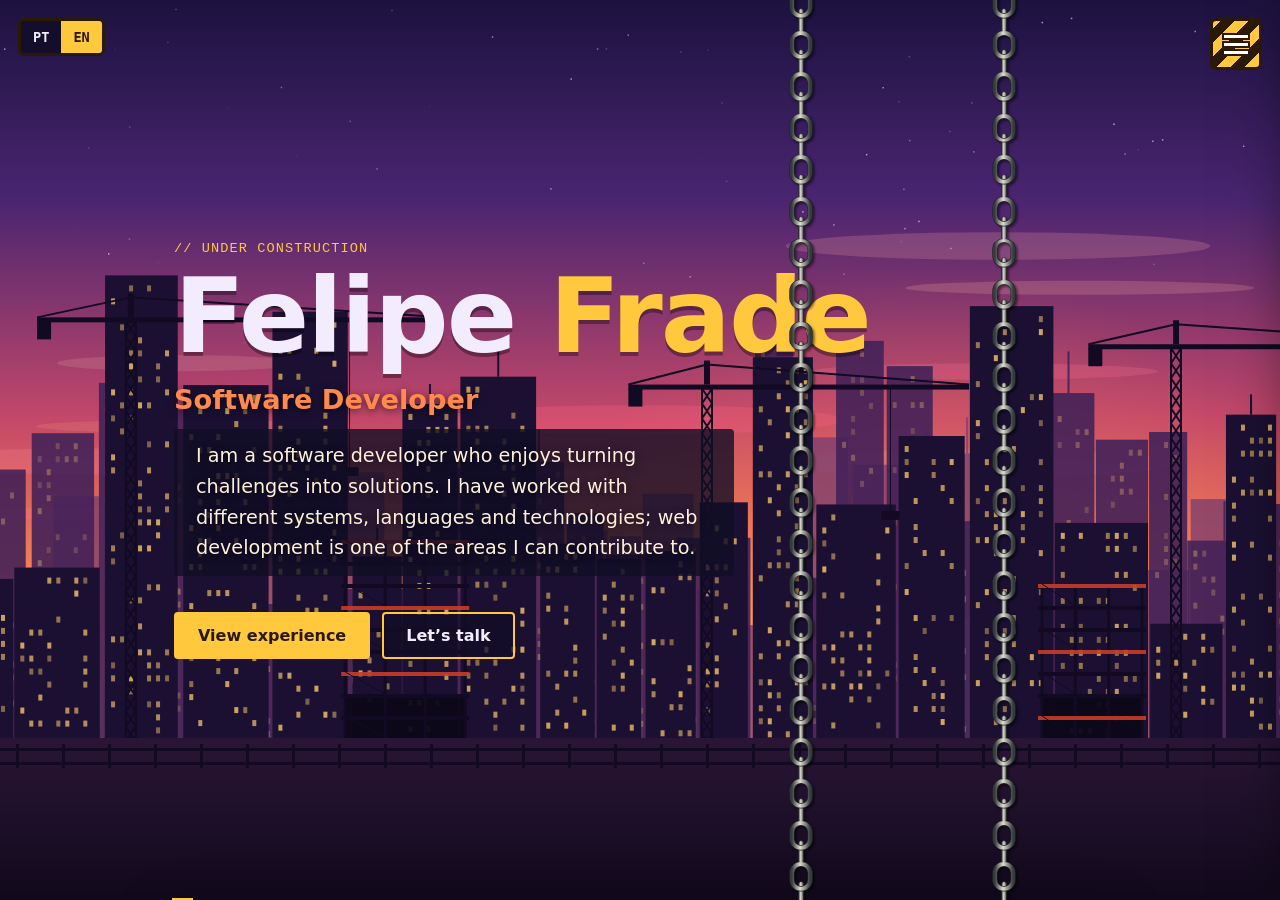
==== commit 6d3b306c: "feat: change in otics" ====
--- a/index.html
+++ b/index.html
@@ -3,12 +3,12 @@
 <head>
   <meta charset="UTF-8">
   <meta name="viewport" content="width=device-width, initial-scale=1">
-  <title>Felipe Frade — Desenvolvedor Full Stack</title>
-  <meta name="description" content="Portfólio de Felipe Frade, desenvolvedor Full Stack que constrói e arquiteta sistemas e soluções.">
+  <title>Felipe Frade — Desenvolvedor de Software</title>
+  <meta name="description" content="Portfólio de Felipe Frade, desenvolvedor de software com experiência em diferentes sistemas, linguagens e tecnologias.">
   <meta property="og:type" content="website">
   <meta property="og:site_name" content="Felipe Frade">
-  <meta property="og:title" content="Felipe Frade — Desenvolvedor Full Stack">
-  <meta property="og:description" content="Portfólio de Felipe Frade, desenvolvedor Full Stack que constrói e arquiteta sistemas e soluções.">
+  <meta property="og:title" content="Felipe Frade — Desenvolvedor de Software">
+  <meta property="og:description" content="Portfólio de Felipe Frade, desenvolvedor de software com experiência em diferentes sistemas, linguagens e tecnologias.">
   <meta property="og:locale" content="pt_BR">
   <link rel="icon" type="image/svg+xml" href="favicon.svg">
   <link rel="stylesheet" href="css/style.css">
@@ -75,19 +75,19 @@
         <section id="inicio" class="hero">
           <p class="kicker" data-i18n="hero.kicker">// obra em andamento</p>
           <h1>Felipe<span> Frade</span></h1>
-          <p class="role" data-i18n="hero.role">Desenvolvedor Full Stack</p>
-          <p class="lead" data-i18n-html="hero.lead">Eu <strong>construo</strong> aplicações web — da fundação à fachada — com experiência em liderança técnica, ambientes ágeis e equipes internacionais.</p>
+          <p class="role" data-i18n="hero.role">Desenvolvedor de Software</p>
+          <p class="lead" data-i18n-html="hero.lead">Sou desenvolvedor de software e gosto de transformar desafios em soluções. Tenho experiência com diferentes sistemas, linguagens e tecnologias; desenvolvimento web é uma das frentes em que posso atuar.</p>
           <div class="actions">
             <a class="btn btn--primary" href="#experiencia" data-i18n="hero.cta1">Ver experiência</a>
-            <a class="btn" href="#contato" data-i18n="hero.cta2">Contratar a obra</a>
+            <a class="btn" href="#contato" data-i18n="hero.cta2">Vamos conversar</a>
           </div>
         </section>
 
         <section id="sobre" class="panel">
           <p class="kicker" data-i18n="about.kicker">// 01 · planta baixa</p>
           <h2 data-i18n="nav.about">Sobre</h2>
-          <p data-i18n="about.p1">Desenvolvedor Full Stack com experiência no desenvolvimento e manutenção de aplicações web, na evolução de sistemas legados e na criação de arquiteturas front-end mais modernas.</p>
-          <p data-i18n="about.p2">Atuei como líder técnico de uma equipe de 5 pessoas, em ambientes ágeis e em colaboração com equipes internacionais. Baseado em Guaíba-RS.</p>
+          <p data-i18n="about.p1">Sou desenvolvedor de software com experiência em diferentes contextos e etapas do desenvolvimento: criação e manutenção de sistemas, modernização de aplicações legadas, arquitetura, integrações e desenvolvimento web. Adapto minha abordagem às necessidades de cada projeto.</p>
+          <p data-i18n="about.p2">Minha trajetória inclui desenvolvimento full stack, atuação em front-end e liderança técnica de uma equipe de 5 pessoas, em ambientes ágeis e colaboração internacional. Sigo aprendendo e busco novos desafios para ampliar minha experiência e contribuir com soluções. Baseado em Guaíba-RS.</p>
         </section>
 
         <section id="habilidades" class="panel">
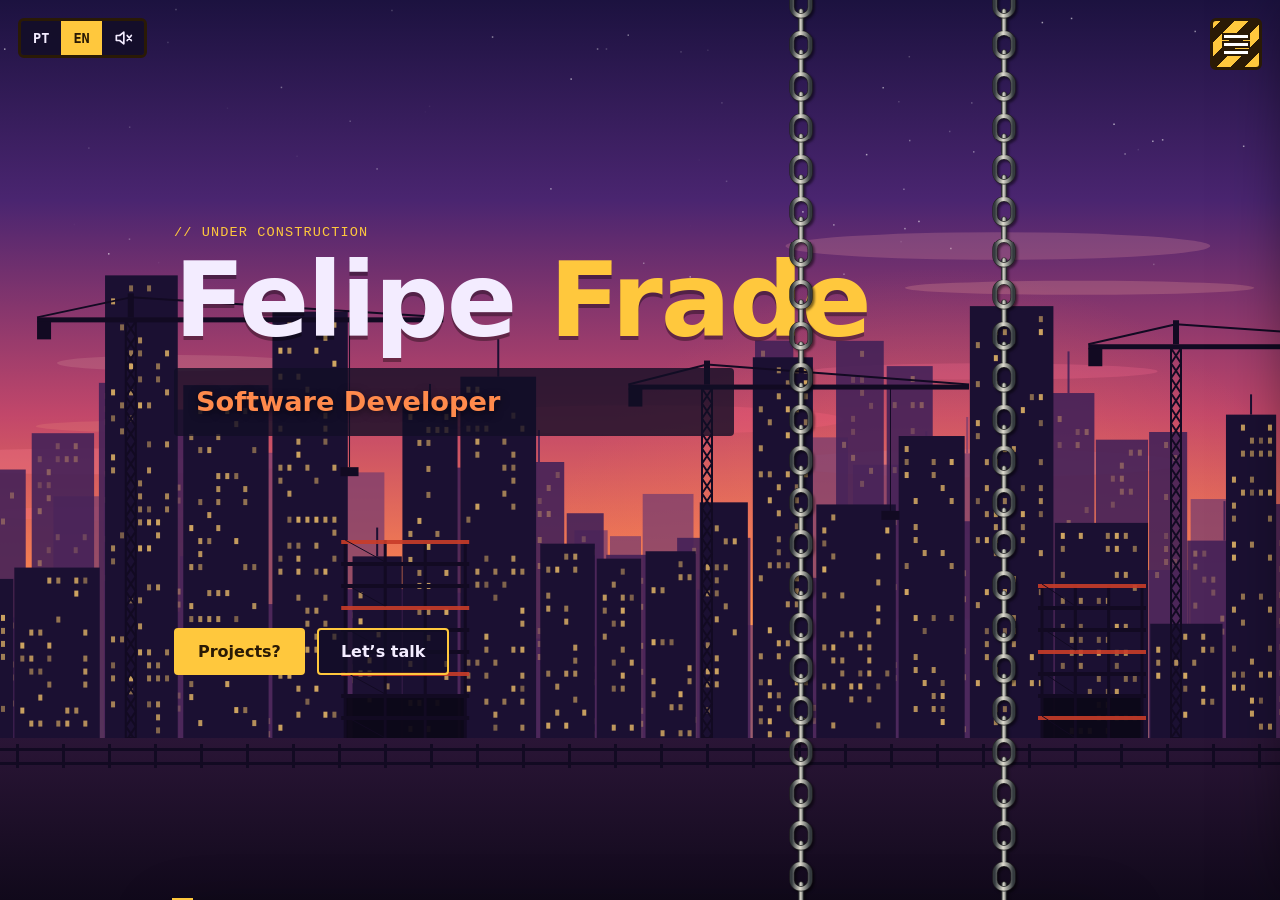
==== commit 54d4b4e8: "feat: minor changes and improvements" ====
--- a/index.html
+++ b/index.html
@@ -54,10 +54,11 @@
     </div>
     <div class="bld-upper" id="bld-upper" aria-hidden="true"></div>
     <nav class="bld-floors">
-      <a class="floor" href="#inicio"><i class="win lit"></i><span><small data-i18n="floor.5">5º andar</small><b data-i18n="nav.home">Início</b></span><i class="win"></i></a>
-      <a class="floor" href="#sobre"><i class="win"></i><span><small data-i18n="floor.4">4º andar</small><b data-i18n="nav.about">Sobre</b></span><i class="win lit"></i></a>
-      <a class="floor" href="#habilidades"><i class="win lit"></i><span><small data-i18n="floor.3">3º andar</small><b data-i18n="nav.skills">Habilidades</b></span><i class="win lit"></i></a>
-      <a class="floor" href="#experiencia"><i class="win"></i><span><small data-i18n="floor.2">2º andar</small><b data-i18n="nav.experience">Experiência</b></span><i class="win lit"></i></a>
+      <a class="floor" href="#inicio"><i class="win lit"></i><span><small data-i18n="floor.6">6º andar</small><b data-i18n="nav.home">Início</b></span><i class="win"></i></a>
+      <a class="floor" href="#sobre"><i class="win"></i><span><small data-i18n="floor.5">5º andar</small><b data-i18n="nav.about">Sobre</b></span><i class="win lit"></i></a>
+      <a class="floor" href="#habilidades"><i class="win lit"></i><span><small data-i18n="floor.4">4º andar</small><b data-i18n="nav.skills">Habilidades</b></span><i class="win lit"></i></a>
+      <a class="floor" href="#experiencia"><i class="win"></i><span><small data-i18n="floor.3">3º andar</small><b data-i18n="nav.experience">Experiência</b></span><i class="win lit"></i></a>
+      <a class="floor" href="#faq"><i class="win lit"></i><span><small data-i18n="floor.2">2º andar</small><b data-i18n="nav.faq">FAQ</b></span><i class="win"></i></a>
       <a class="floor" href="#contato"><i class="win lit"></i><span><small data-i18n="floor.1">1º andar</small><b data-i18n="nav.contact">Contato</b></span><i class="win"></i></a>
     </nav>
     <div class="bld-lobby" aria-hidden="true"><i></i><i></i></div>
@@ -66,6 +67,16 @@
   <div class="lang" role="group" aria-label="Idioma / Language">
     <button type="button" data-lang="pt" aria-pressed="true">PT</button>
     <button type="button" data-lang="en" aria-pressed="false">EN</button>
+    <button type="button" id="sound-toggle" aria-pressed="false" aria-label="Ativar som" data-i18n-aria="sound.enable" title="Ativar som">
+      <svg class="sound-icon sound-icon--muted" viewBox="0 0 24 24" width="20" height="20" aria-hidden="true">
+        <path d="M4 9v6h4l5 4V5L8 9H4Z" fill="none" stroke="currentColor" stroke-width="2" stroke-linejoin="round"/>
+        <path d="m17 9 5 6m0-6-5 6" fill="none" stroke="currentColor" stroke-width="2" stroke-linecap="round"/>
+      </svg>
+      <svg class="sound-icon sound-icon--on" viewBox="0 0 24 24" width="20" height="20" aria-hidden="true">
+        <path d="M4 9v6h4l5 4V5L8 9H4Z" fill="none" stroke="currentColor" stroke-width="2" stroke-linejoin="round"/>
+        <path d="M16 9a5 5 0 0 1 0 6m3-9a9 9 0 0 1 0 12" fill="none" stroke="currentColor" stroke-width="2" stroke-linecap="round"/>
+      </svg>
+    </button>
   </div>
 
   <div id="wrapper">
@@ -76,9 +87,9 @@
           <p class="kicker" data-i18n="hero.kicker">// obra em andamento</p>
           <h1>Felipe<span> Frade</span></h1>
           <p class="role" data-i18n="hero.role">Desenvolvedor de Software</p>
-          <p class="lead" data-i18n-html="hero.lead">Sou desenvolvedor de software e gosto de transformar desafios em soluções. Tenho experiência com diferentes sistemas, linguagens e tecnologias; desenvolvimento web é uma das frentes em que posso atuar.</p>
+          <div class="hero-spacer" aria-hidden="true"></div>
           <div class="actions">
-            <a class="btn btn--primary" href="#experiencia" data-i18n="hero.cta1">Ver experiência</a>
+            <a class="btn btn--primary" id="projects-cta" href="#faq" data-i18n="hero.cta1">Projetos?</a>
             <a class="btn" href="#contato" data-i18n="hero.cta2">Vamos conversar</a>
           </div>
         </section>
@@ -86,8 +97,8 @@
         <section id="sobre" class="panel">
           <p class="kicker" data-i18n="about.kicker">// 01 · planta baixa</p>
           <h2 data-i18n="nav.about">Sobre</h2>
-          <p data-i18n="about.p1">Sou desenvolvedor de software com experiência em diferentes contextos e etapas do desenvolvimento: criação e manutenção de sistemas, modernização de aplicações legadas, arquitetura, integrações e desenvolvimento web. Adapto minha abordagem às necessidades de cada projeto.</p>
-          <p data-i18n="about.p2">Minha trajetória inclui desenvolvimento full stack, atuação em front-end e liderança técnica de uma equipe de 5 pessoas, em ambientes ágeis e colaboração internacional. Sigo aprendendo e busco novos desafios para ampliar minha experiência e contribuir com soluções. Baseado em Guaíba-RS.</p>
+          <p data-i18n-html="about.p1">Sou desenvolvedor de software com experiência em diferentes contextos e etapas do desenvolvimento: <strong>criação e manutenção de sistemas</strong>, modernização de aplicações legadas, arquitetura, integrações e <strong>desenvolvimento web</strong>. Adapto minha abordagem às necessidades de cada projeto.</p>
+          <p data-i18n-html="about.p2">Minha trajetória inclui desenvolvimento full stack, atuação em front-end e <strong>liderança técnica</strong> de uma equipe de 5 pessoas, em ambientes ágeis e colaboração <strong>internacional</strong>. Sigo aprendendo e busco novos desafios para ampliar minha experiência e contribuir com soluções.</p>
         </section>
 
         <section id="habilidades" class="panel">
@@ -142,51 +153,129 @@
           <h2 data-i18n="nav.experience">Experiência</h2>
           <div class="jobs">
             <article class="card job">
-              <span class="tag">05/2024 – 07/2026</span>
-              <h3 data-i18n="job1.role">Desenvolvedor Front-end Pleno</h3>
-              <p class="company">Climber Revenue Strategy</p>
-              <ul>
-                <li data-i18n-html="job1.b1">Manutenção de aplicações <strong>Angular</strong> legadas e desenvolvimento de uma nova arquitetura front-end mais moderna e alinhada às necessidades do produto;</li>
-                <li data-i18n="job1.b2">Colaboração com equipes internacionais;</li>
-                <li data-i18n-html="job1.b3">Utilização de serviços da <strong>AWS</strong> e ferramentas de IA generativa.</li>
-              </ul>
-            </article>
-            <article class="card job">
-              <span class="tag">08/2022 – 05/2024</span>
-              <h3 data-i18n="job2.role">Líder Técnico (Tech Lead)</h3>
-              <p class="company">CG Contadores</p>
-              <ul>
-                <li data-i18n="job2.b1">Liderança técnica de uma equipe de 5 pessoas;</li>
-                <li data-i18n="job2.b2">Mentoria e suporte técnico a desenvolvedores juniores;</li>
-                <li data-i18n-html="job2.b3">Gestão de pipelines e deploys utilizando <strong>Docker</strong> e <strong>Jenkins</strong>;</li>
-                <li data-i18n="job2.b4">Garantia da estabilidade dos sistemas em ambientes de homologação e produção;</li>
-                <li data-i18n-html="job2.b5">Atuação em parceria com a Product Manager no planejamento de sprints, refinamento de requisitos, priorização de demandas e gestão do backlog no <strong>Jira</strong>.</li>
-              </ul>
-            </article>
-            <article class="card job">
-              <span class="tag">09/2019 – 08/2022</span>
-              <h3 data-i18n="job3.role">Desenvolvedor Full Stack</h3>
-              <p class="company">CG Contadores</p>
-              <ul>
-                <li data-i18n-html="job3.b1">Desenvolvimento e manutenção de aplicações utilizando <strong>Angular</strong>, <strong>Laravel</strong> e <strong>MySQL</strong>;</li>
-                <li data-i18n="job3.b2">Manutenção e evolução de sistemas legados;</li>
-                <li data-i18n-html="job3.b3">Criação e consumo de <strong>APIs REST</strong>.</li>
-              </ul>
-            </article>
-            <article class="card job">
-              <span class="tag">10/2018 – 09/2019</span>
-              <h3 data-i18n="job4.role">Desenvolvedor Web Júnior (Estágio)</h3>
-              <p class="company">Ondaweb</p>
-              <ul>
-                <li data-i18n-html="job4.b1">Desenvolvimento e manutenção de aplicações em <strong>PHP</strong>, <strong>WordPress</strong> e <strong>JavaScript</strong>;</li>
-                <li data-i18n-html="job4.b2">Publicação e gerenciamento de arquivos em servidores via <strong>FileZilla</strong>.</li>
-              </ul>
+              <h3 class="job-heading">
+                <button class="job-toggle" type="button" id="job-question-1" aria-expanded="false" aria-controls="job-details-1">
+                  <span class="job-heading__main"><span class="tag">05/2024 – 07/2026</span><span class="job-title" data-i18n="job1.role">Desenvolvedor Front-end Pleno</span><span class="company">Climber Revenue Strategy</span></span>
+                  <span class="faq-icon" aria-hidden="true"></span>
+                </button>
+              </h3>
+              <div class="faq-answer job-details" id="job-details-1" role="region" aria-labelledby="job-question-1" aria-hidden="true" inert>
+                <div class="faq-answer__inner"><ul>
+                  <li data-i18n-html="job1.b1">Manutenção de aplicações <strong>Angular</strong> legadas e desenvolvimento de uma nova arquitetura front-end mais moderna e alinhada às necessidades do produto;</li>
+                  <li data-i18n="job1.b2">Colaboração com equipes internacionais;</li>
+                  <li data-i18n-html="job1.b3">Utilização de serviços da <strong>AWS</strong> e ferramentas de IA generativa.</li>
+                </ul></div>
+              </div>
+            </article>
+            <article class="card job">
+              <h3 class="job-heading">
+                <button class="job-toggle" type="button" id="job-question-2" aria-expanded="false" aria-controls="job-details-2">
+                  <span class="job-heading__main"><span class="tag">08/2022 – 05/2024</span><span class="job-title" data-i18n="job2.role">Líder Técnico (Tech Lead)</span><span class="company">CG Contadores</span></span>
+                  <span class="faq-icon" aria-hidden="true"></span>
+                </button>
+              </h3>
+              <div class="faq-answer job-details" id="job-details-2" role="region" aria-labelledby="job-question-2" aria-hidden="true" inert>
+                <div class="faq-answer__inner"><ul>
+                  <li data-i18n="job2.b1">Liderança técnica de uma equipe de 5 pessoas;</li>
+                  <li data-i18n="job2.b2">Mentoria e suporte técnico a desenvolvedores juniores;</li>
+                  <li data-i18n-html="job2.b3">Gestão de pipelines e deploys utilizando <strong>Docker</strong> e <strong>Jenkins</strong>;</li>
+                  <li data-i18n="job2.b4">Garantia da estabilidade dos sistemas em ambientes de homologação e produção;</li>
+                  <li data-i18n-html="job2.b5">Atuação em parceria com a Product Manager no planejamento de sprints, refinamento de requisitos, priorização de demandas e gestão do backlog no <strong>Jira</strong>.</li>
+                </ul></div>
+              </div>
+            </article>
+            <article class="card job">
+              <h3 class="job-heading">
+                <button class="job-toggle" type="button" id="job-question-3" aria-expanded="false" aria-controls="job-details-3">
+                  <span class="job-heading__main"><span class="tag">09/2019 – 08/2022</span><span class="job-title" data-i18n="job3.role">Desenvolvedor Full Stack</span><span class="company">CG Contadores</span></span>
+                  <span class="faq-icon" aria-hidden="true"></span>
+                </button>
+              </h3>
+              <div class="faq-answer job-details" id="job-details-3" role="region" aria-labelledby="job-question-3" aria-hidden="true" inert>
+                <div class="faq-answer__inner"><ul>
+                  <li data-i18n-html="job3.b1">Desenvolvimento e manutenção de aplicações utilizando <strong>Angular</strong>, <strong>Laravel</strong> e <strong>MySQL</strong>;</li>
+                  <li data-i18n="job3.b2">Manutenção e evolução de sistemas legados;</li>
+                  <li data-i18n-html="job3.b3">Criação e consumo de <strong>APIs REST</strong>.</li>
+                </ul></div>
+              </div>
+            </article>
+            <article class="card job">
+              <h3 class="job-heading">
+                <button class="job-toggle" type="button" id="job-question-4" aria-expanded="false" aria-controls="job-details-4">
+                  <span class="job-heading__main"><span class="tag">10/2018 – 09/2019</span><span class="job-title" data-i18n="job4.role">Desenvolvedor Web Júnior (Estágio)</span><span class="company">Ondaweb</span></span>
+                  <span class="faq-icon" aria-hidden="true"></span>
+                </button>
+              </h3>
+              <div class="faq-answer job-details" id="job-details-4" role="region" aria-labelledby="job-question-4" aria-hidden="true" inert>
+                <div class="faq-answer__inner"><ul>
+                  <li data-i18n-html="job4.b1">Desenvolvimento e manutenção de aplicações em <strong>PHP</strong>, <strong>WordPress</strong> e <strong>JavaScript</strong>;</li>
+                  <li data-i18n-html="job4.b2">Publicação e gerenciamento de arquivos em servidores via <strong>FileZilla</strong>.</li>
+                </ul></div>
+              </div>
+            </article>
+          </div>
+        </section>
+
+        <section id="faq" class="panel">
+          <p class="kicker" data-i18n="faq.kicker">// 04 · perguntas frequentes</p>
+          <div class="faq-heading">
+            <h2 data-i18n="nav.faq">FAQ</h2>
+          </div>
+          <span class="visually-hidden" id="faq-sound-status" role="status" aria-live="polite"></span>
+          <div class="faq-list">
+            <article class="card faq-item">
+              <h3>
+                <button class="faq-question" type="button" id="faq-question-career" aria-expanded="false" aria-controls="faq-answer-career">
+                  <span data-i18n="faq.careerQuestion">Qual é sua situação atual de carreira?</span><span class="faq-icon" aria-hidden="true"></span>
+                </button>
+              </h3>
+              <div class="faq-answer" id="faq-answer-career" role="region" aria-labelledby="faq-question-career" aria-hidden="true" inert>
+                <div class="faq-answer__inner"><div class="faq-cabin">
+                  <p data-i18n-html="faq.careerAnswer">Estou em busca de um novo desafio <strong>full-time</strong>, mas também estou aberto a ideias de projetos <strong>freelancers</strong>. Estou refinando minhas habilidades em inglês para, quem sabe, levar minha carreira ao mercado <strong>internacional</strong>.</p>
+                </div></div>
+              </div>
+            </article>
+            <article class="card faq-item">
+              <h3>
+                <button class="faq-question" type="button" id="faq-question-1" aria-expanded="false" aria-controls="faq-answer-1">
+                  <span data-i18n="faq.q1">Por que você não mostra projetos no portfólio?</span><span class="faq-icon" aria-hidden="true"></span>
+                </button>
+              </h3>
+              <div class="faq-answer" id="faq-answer-1" role="region" aria-labelledby="faq-question-1" aria-hidden="true" inert>
+                <div class="faq-answer__inner"><div class="faq-cabin">
+                  <p data-i18n-html="faq.a1">A maior parte da minha carreira foi dedicada a <strong>projetos privados</strong> para empresas. Em muitos casos, os direitos sobre as ferramentas foram cedidos, então não posso compartilhar esses trabalhos publicamente. Outros projetos foram modificados por outros profissionais ou se tornaram <strong>obsoletos</strong>. Estou criando projetos novos e atuais para apresentar por aqui.</p>
+                </div></div>
+              </div>
+            </article>
+            <article class="card faq-item">
+              <h3>
+                <button class="faq-question" type="button" id="faq-question-2" aria-expanded="false" aria-controls="faq-answer-2">
+                  <span data-i18n="faq.q2">Você é Front End ou Full Stack?</span><span class="faq-icon" aria-hidden="true"></span>
+                </button>
+              </h3>
+              <div class="faq-answer" id="faq-answer-2" role="region" aria-labelledby="faq-question-2" aria-hidden="true" inert>
+                <div class="faq-answer__inner"><div class="faq-cabin">
+                  <p data-i18n-html="faq.a2">Nos últimos anos, tenho me dedicado mais ao <a href="https://www.alura.com.br/artigos/o-que-e-front-end-e-back-end" target="_blank" rel="noopener noreferrer">Front End</a>, mas tenho plena capacidade para atuar como <a href="https://www.alura.com.br/artigos/o-que-e-front-end-e-back-end" target="_blank" rel="noopener noreferrer">Full Stack</a>. Já fui líder técnico, trabalhei brevemente com automações em Python e também dei apoio pontual em testes e QA quando foi necessário.</p>
+                </div></div>
+              </div>
+            </article>
+            <article class="card faq-item">
+              <h3>
+                <button class="faq-question" type="button" id="faq-question-3" aria-expanded="false" aria-controls="faq-answer-3">
+                  <span data-i18n="faq.q3">Qual é sua opinião sobre o uso de inteligência artificial?</span><span class="faq-icon" aria-hidden="true"></span>
+                </button>
+              </h3>
+              <div class="faq-answer" id="faq-answer-3" role="region" aria-labelledby="faq-question-3" aria-hidden="true" inert>
+                <div class="faq-answer__inner"><div class="faq-cabin">
+                  <p data-i18n-html="faq.a3">Acredito no uso de IA como qualquer desenvolvedor responsável hoje: como mais uma <strong>ferramenta</strong>, usada por quem tem conhecimento técnico para orientar e avaliar seus resultados — não como uma <strong>“lâmpada mágica”</strong>. Meus anos de experiência na área me ajudam a usá-la com <strong>critério</strong> e a extrair o máximo do seu <strong>potencial</strong>.</p>
+                </div></div>
+              </div>
             </article>
           </div>
         </section>
 
         <section id="contato" class="panel">
-          <p class="kicker" data-i18n="contact.kicker">// 04 · canteiro de obras</p>
+          <p class="kicker" data-i18n="contact.kicker">// 05 · canteiro de obras</p>
           <h2 data-i18n="nav.contact">Contato</h2>
           <p data-i18n="contact.text">Tem um sistema para tirar do papel? Vamos conversar.</p>
           <div class="actions">
--- a/css/style.css
+++ b/css/style.css
@@ -65,18 +65,19 @@
   text-shadow: 0 4px 0 rgba(0, 0, 0, 0.35);
 }
 .hero h1 span { color: var(--amber); }
-.lead {
+.hero .role {
   padding: 12px 22px;
   max-width: 560px;
   margin: 0 0 28px;
-  font-size: 1.2rem;
+  font-size: clamp(1.2rem, 3vw, 1.7rem);
   line-height: 1.6;
-  color: #fff1dc;
+  font-weight: 700;
+  color: var(--orange);
   text-shadow: 0 2px 8px rgba(0, 0, 0, 0.6);
   background: rgba(18, 14, 38, 0.8);
   border-radius: 4px;
 }
-.lead strong { color: var(--amber); }
+.hero-spacer { flex: 0 0 156px; }
 
 .kicker {
   margin: 0 0 8px;
@@ -112,6 +113,7 @@
 .panel::after { right: -3px; bottom: -3px; border-left: 0; border-top: 0; }
 .panel h2 { margin: 0 0 16px; font-size: 2.2rem; }
 .panel p { line-height: 1.7; color: var(--muted); max-width: 70ch; }
+.panel > p strong { color: var(--amber); font-weight: 600; }
 
 .grid {
   display: grid;
@@ -475,6 +477,14 @@
   .building { width: 210px; }
   .panel { padding: 24px 18px; }
   .beam-rig { left: 42%; width: 70vw; }
+
+  #contato .actions .btn { flex: 1 1 0; min-width: 0; padding: 12px 8px; text-align: center; }
+  #contato .actions .btn--primary { flex: 1 0 100%; font-size: clamp(0.65rem, 3.6vw, 0.85rem); white-space: nowrap; }
+}
+
+@media (max-width: 760px) {
+/* Celular: sem a viga subindo e descendo, para não atrapalhar a leitura */
+  .beam-layer { display: none; }
 }
 
 @media (prefers-reduced-motion: reduce) {
@@ -496,6 +506,9 @@
   overflow: hidden;
 }
 .lang button {
+  display: flex;
+  align-items: center;
+  justify-content: center;
   padding: 8px 12px;
   font: 700 0.85rem Consolas, monospace;
   color: var(--text);
@@ -504,18 +517,138 @@
   cursor: pointer;
 }
 .lang button[aria-pressed="true"] { color: #2a1a05; background: var(--amber); }
+.lang #sound-toggle { min-width: 42px; padding: 7px 10px; }
+.sound-icon--on, #sound-toggle[aria-pressed="true"] .sound-icon--muted { display: none; }
+#sound-toggle[aria-pressed="true"] .sound-icon--on { display: block; }
+.lang button:focus-visible { outline: 2px solid var(--text); outline-offset: -4px; }
 body.custom-cursor .lang, body.custom-cursor .lang * { cursor: pointer !important; }
 
-.hero .role {
-  margin: 0 0 14px;
-  font-size: clamp(1.2rem, 3vw, 1.7rem);
-  font-weight: 700;
-  color: var(--orange);
-  text-shadow: 0 2px 8px rgba(0, 0, 0, 0.6);
-}
 .jobs { display: grid; gap: 18px; margin-top: 20px; }
-.job h3 { margin: 0 0 2px; }
-.job .company { margin: 0 0 12px; font-size: 0.95rem; color: var(--amber); }
+.job { padding: 0; overflow: hidden; }
+.job .job-heading { margin: 0; }
+.job-heading .tag { margin-bottom: 0; }
+.job-heading__main { display: flex; flex-direction: column; align-items: flex-start; gap: 6px; }
+.job-title { font-size: 1.2rem; }
+.job .company { margin: 0; font-size: 0.95rem; color: var(--amber); }
 .job ul { margin: 0; padding-left: 20px; color: var(--muted); line-height: 1.6; font-size: 0.95rem; }
+.job-details .faq-answer__inner { padding: 0 22px; }
 .job li + li { margin-top: 4px; }
 .job strong { color: #ffe9c4; }
+
+.faq-list { display: grid; gap: 14px; margin-top: 20px; }
+.faq-heading { display: flex; align-items: center; justify-content: space-between; gap: 12px; }
+.faq-heading h2 { margin-bottom: 16px; }
+.visually-hidden {
+  position: absolute;
+  width: 1px;
+  height: 1px;
+  padding: 0;
+  margin: -1px;
+  overflow: hidden;
+  clip: rect(0, 0, 0, 0);
+  white-space: nowrap;
+  border: 0;
+}
+.faq-item { padding: 0; overflow: hidden; }
+.faq-item h3 { margin: 0; }
+.faq-question, .job-toggle {
+  display: flex;
+  width: 100%;
+  align-items: center;
+  justify-content: space-between;
+  gap: 18px;
+  padding: 22px;
+  color: var(--text);
+  font: inherit;
+  font-weight: 700;
+  text-align: left;
+  background: transparent;
+  border: 0;
+  cursor: pointer;
+}
+.job-toggle { padding: 22px; }
+.faq-question:focus-visible, .job-toggle:focus-visible { outline: 3px solid var(--amber); outline-offset: -5px; }
+.faq-icon {
+  position: relative;
+  flex: 0 0 18px;
+  width: 18px;
+  height: 18px;
+}
+.faq-icon::before, .faq-icon::after {
+  content: "";
+  position: absolute;
+  top: 8px;
+  left: 2px;
+  width: 14px;
+  height: 2px;
+  background: var(--amber);
+  transition: transform 0.25s ease;
+}
+.faq-icon::after { transform: rotate(90deg); }
+.faq-question[aria-expanded="true"] .faq-icon::after,
+.job-toggle[aria-expanded="true"] .faq-icon::after { transform: rotate(0); }
+.faq-answer {
+  display: grid;
+  grid-template-rows: 0fr;
+  opacity: 0;
+  transition: grid-template-rows 0.35s ease, opacity 0.25s ease;
+}
+.faq-item.is-open .faq-answer { grid-template-rows: 1fr; opacity: 1; }
+.job.is-open .job-details { grid-template-rows: 1fr; opacity: 1; }
+.faq-answer__inner { min-height: 0; overflow: hidden; }
+.faq-cabin { padding: 0 22px 22px; }
+.faq-cabin p { margin: 0; }
+.faq-cabin strong { color: var(--amber); font-weight: 600; }
+
+@media (min-width: 761px) {
+  .job-toggle { padding: 26px 30px; }
+  .job-details .faq-answer__inner { padding: 8px 30px 28px; }
+}
+
+@media (max-width: 760px) {
+  .faq-answer { transition-duration: 0.85s, 0.3s; }
+  .faq-cabin {
+    position: relative;
+    padding: 18px;
+    overflow: hidden;
+    perspective: 700px;
+    border: 1px solid rgba(255, 200, 61, 0.45);
+    background:
+      linear-gradient(90deg, transparent 0 8px, rgba(255, 200, 61, 0.18) 8px 10px, transparent 10px calc(100% - 10px), rgba(255, 200, 61, 0.18) calc(100% - 10px) calc(100% - 8px), transparent calc(100% - 8px)),
+      linear-gradient(180deg, rgba(43, 31, 68, 0.96), rgba(12, 9, 27, 0.98));
+  }
+  .faq-cabin::before, .faq-cabin::after {
+    content: "";
+    position: absolute;
+    z-index: 1;
+    top: 0;
+    bottom: 0;
+    width: 50%;
+    border: 1px solid #493e55;
+    background:
+      linear-gradient(90deg, transparent calc(100% - 8px), rgba(0, 0, 0, 0.32) calc(100% - 8px) calc(100% - 6px), transparent calc(100% - 6px)),
+      repeating-linear-gradient(90deg, rgba(255, 255, 255, 0.025) 0 1px, transparent 1px 4px),
+      linear-gradient(90deg, #272437 0%, #77717c 15%, #4c4653 48%, #8d8790 52%, #393443 100%);
+    box-shadow: inset 0 0 12px rgba(0, 0, 0, 0.5);
+    transition: transform 0.85s cubic-bezier(0.35, 0.05, 0.2, 1);
+    backface-visibility: hidden;
+  }
+  .faq-cabin::before {
+    left: 0;
+    transform-origin: left center;
+    border-right: 1px solid rgba(255, 255, 255, 0.55);
+  }
+  .faq-cabin::after {
+    right: 0;
+    transform-origin: right center;
+    border-left: 1px solid rgba(0, 0, 0, 0.55);
+  }
+  .faq-item.is-open .faq-cabin::before { transform: translateX(-100%); }
+  .faq-item.is-open .faq-cabin::after { transform: translateX(100%); }
+}
+
+@media (prefers-reduced-motion: reduce) {
+  .faq-answer, .faq-icon::before, .faq-icon::after, .faq-cabin,
+  .faq-cabin::before, .faq-cabin::after { transition: none; }
+  .job-details { transition: none; }
+}
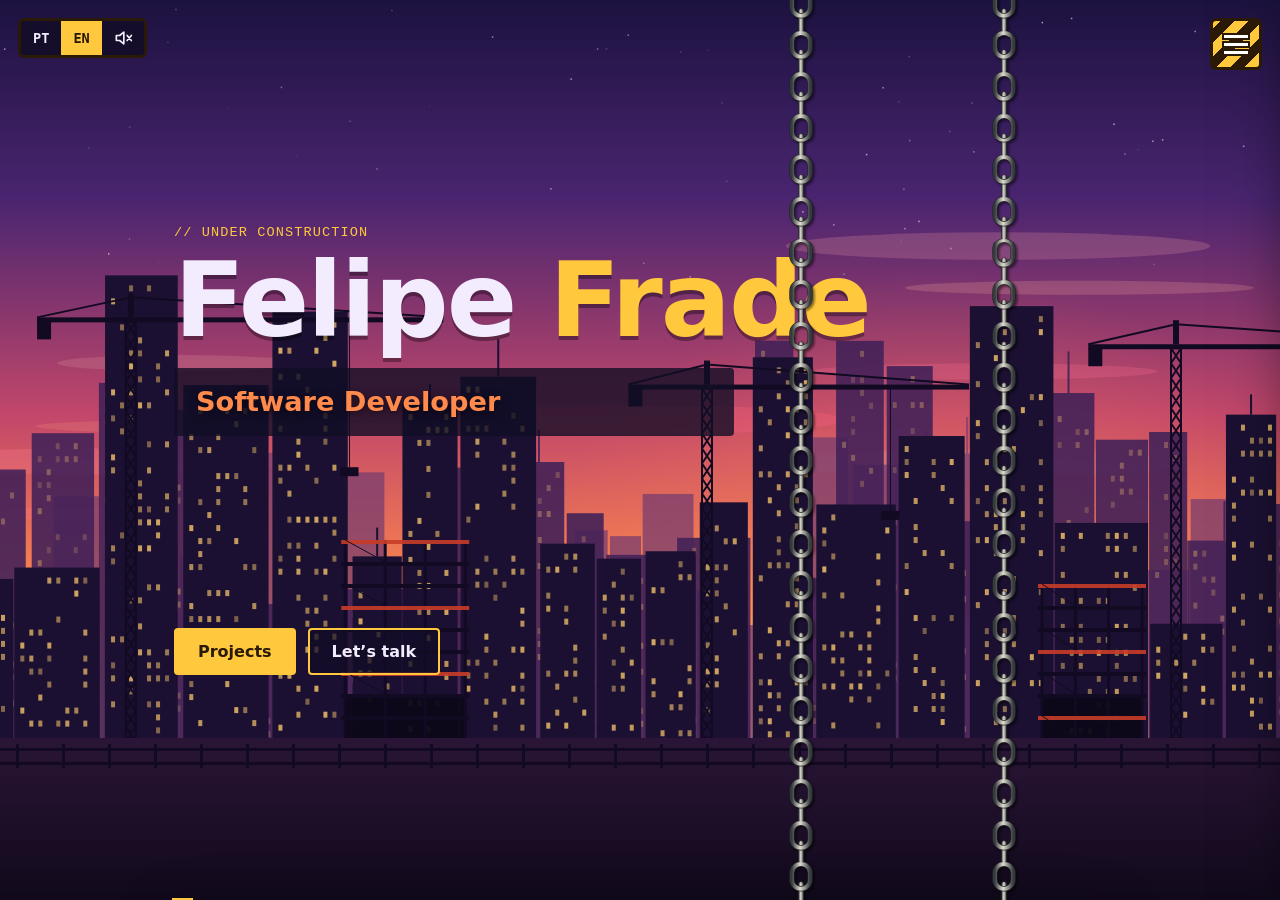
==== commit af2665bd: "feat: new projects" ====
--- a/index.html
+++ b/index.html
@@ -54,10 +54,11 @@
     </div>
     <div class="bld-upper" id="bld-upper" aria-hidden="true"></div>
     <nav class="bld-floors">
-      <a class="floor" href="#inicio"><i class="win lit"></i><span><small data-i18n="floor.6">6º andar</small><b data-i18n="nav.home">Início</b></span><i class="win"></i></a>
-      <a class="floor" href="#sobre"><i class="win"></i><span><small data-i18n="floor.5">5º andar</small><b data-i18n="nav.about">Sobre</b></span><i class="win lit"></i></a>
-      <a class="floor" href="#habilidades"><i class="win lit"></i><span><small data-i18n="floor.4">4º andar</small><b data-i18n="nav.skills">Habilidades</b></span><i class="win lit"></i></a>
-      <a class="floor" href="#experiencia"><i class="win"></i><span><small data-i18n="floor.3">3º andar</small><b data-i18n="nav.experience">Experiência</b></span><i class="win lit"></i></a>
+      <a class="floor" href="#inicio"><i class="win lit"></i><span><small data-i18n="floor.7">7º andar</small><b data-i18n="nav.home">Início</b></span><i class="win"></i></a>
+      <a class="floor" href="#sobre"><i class="win"></i><span><small data-i18n="floor.6">6º andar</small><b data-i18n="nav.about">Sobre</b></span><i class="win lit"></i></a>
+      <a class="floor" href="#habilidades"><i class="win lit"></i><span><small data-i18n="floor.5">5º andar</small><b data-i18n="nav.skills">Habilidades</b></span><i class="win lit"></i></a>
+      <a class="floor" href="#experiencia"><i class="win"></i><span><small data-i18n="floor.4">4º andar</small><b data-i18n="nav.experience">Experiência</b></span><i class="win lit"></i></a>
+      <a class="floor" href="#projetos"><i class="win lit"></i><span><small data-i18n="floor.3">3º andar</small><b data-i18n="nav.projects">Projetos</b></span><i class="win"></i></a>
       <a class="floor" href="#faq"><i class="win lit"></i><span><small data-i18n="floor.2">2º andar</small><b data-i18n="nav.faq">FAQ</b></span><i class="win"></i></a>
       <a class="floor" href="#contato"><i class="win lit"></i><span><small data-i18n="floor.1">1º andar</small><b data-i18n="nav.contact">Contato</b></span><i class="win"></i></a>
     </nav>
@@ -89,7 +90,7 @@
           <p class="role" data-i18n="hero.role">Desenvolvedor de Software</p>
           <div class="hero-spacer" aria-hidden="true"></div>
           <div class="actions">
-            <a class="btn btn--primary" id="projects-cta" href="#faq" data-i18n="hero.cta1">Projetos?</a>
+            <a class="btn btn--primary" id="projects-cta" href="#projetos" data-i18n="hero.cta1">Projetos</a>
             <a class="btn" href="#contato" data-i18n="hero.cta2">Vamos conversar</a>
           </div>
         </section>
@@ -216,8 +217,47 @@
           </div>
         </section>
 
+        <section id="projetos" class="panel projects-panel">
+          <p class="kicker" data-i18n="projects.kicker">// 04 · projetos em destaque</p>
+          <h2 data-i18n="nav.projects">Projetos</h2>
+          <p data-i18n-html="projects.intro"><strong>Novos</strong> experimentos pessoais com diferentes objetivos, estilos e tecnologias.</p>
+          <div class="projects-grid">
+            <a class="project-card project-card--anime" href="https://frade-op-demos.com.br/haikyuu/" target="_blank" rel="noopener noreferrer" data-i18n-aria="projects.animeAria">
+              <span class="project-card__content">
+                <span class="project-card__eyebrow" data-i18n="projects.animeLabel">Experiência visual</span>
+                <span class="project-card__title">Haikyuu!!</span>
+                <span class="project-card__description" data-i18n="projects.animeDescription">Um site de anime criado para ser bonito, criativo e envolvente.</span>
+                <span class="project-card__link" data-i18n="projects.visit">Visitar projeto <span aria-hidden="true">↗</span></span>
+              </span>
+            </a>
+            <a class="project-card project-card--payments" href="https://frade-op-demos.com.br/voce-me-paga/" target="_blank" rel="noopener noreferrer" data-i18n-aria="projects.paymentsAria">
+              <span class="project-card__content">
+                <span class="project-card__eyebrow" data-i18n="projects.paymentsLabel">Aplicação web · Python</span>
+                <span class="project-card__title">Você Me Paga</span>
+                <span class="project-card__description" data-i18n="projects.paymentsDescription">Aplicação com back-end em Python, pensada para ser útil e dinâmica.</span>
+                <span class="project-card__link" data-i18n="projects.visit">Visitar projeto <span aria-hidden="true">↗</span></span>
+              </span>
+            </a>
+            <a class="project-card project-card--lobby" href="https://frade-op-demos.com.br/" target="_blank" rel="noopener noreferrer" data-i18n-aria="projects.lobbyAria">
+              <span class="project-card__content">
+                <span class="project-card__eyebrow" data-i18n="projects.lobbyLabel">Portal de demos</span>
+                <span class="project-card__title">Demos</span>
+                <span class="project-card__description" data-i18n="projects.lobbyDescription">Um lobby que reúne meus demos e funciona como ponto de entrada para cada projeto.</span>
+                <span class="project-card__link" data-i18n="projects.visit">Visitar projeto <span aria-hidden="true">↗</span></span>
+              </span>
+            </a>
+            <article class="project-card project-card--tfmk project-card--upcoming">
+              <span class="project-card__content">
+                <span class="project-card__eyebrow" data-i18n="projects.upcomingLabel">Em desenvolvimento</span>
+                <span class="project-card__title">TFMK</span>
+                <span class="project-card__description" data-i18n="projects.tfmkDescription">Novo projeto autoral em desenvolvimento. Mais detalhes em breve.</span>
+              </span>
+            </article>
+          </div>
+        </section>
+
         <section id="faq" class="panel">
-          <p class="kicker" data-i18n="faq.kicker">// 04 · perguntas frequentes</p>
+          <p class="kicker" data-i18n="faq.kicker">// 05 · perguntas frequentes</p>
           <div class="faq-heading">
             <h2 data-i18n="nav.faq">FAQ</h2>
           </div>
@@ -238,12 +278,12 @@
             <article class="card faq-item">
               <h3>
                 <button class="faq-question" type="button" id="faq-question-1" aria-expanded="false" aria-controls="faq-answer-1">
-                  <span data-i18n="faq.q1">Por que você não mostra projetos no portfólio?</span><span class="faq-icon" aria-hidden="true"></span>
+                  <span data-i18n="faq.q1">Por que você tem poucos projetos no portfólio?</span><span class="faq-icon" aria-hidden="true"></span>
                 </button>
               </h3>
               <div class="faq-answer" id="faq-answer-1" role="region" aria-labelledby="faq-question-1" aria-hidden="true" inert>
                 <div class="faq-answer__inner"><div class="faq-cabin">
-                  <p data-i18n-html="faq.a1">A maior parte da minha carreira foi dedicada a <strong>projetos privados</strong> para empresas. Em muitos casos, os direitos sobre as ferramentas foram cedidos, então não posso compartilhar esses trabalhos publicamente. Outros projetos foram modificados por outros profissionais ou se tornaram <strong>obsoletos</strong>. Estou criando projetos novos e atuais para apresentar por aqui.</p>
+                  <p data-i18n-html="faq.a1">A maior parte da minha carreira foi dedicada a <strong>projetos privados</strong> para empresas, que não posso compartilhar publicamente. Alguns projetos antigos também foram modificados por outros profissionais ou se tornaram obsoletos. Agora estou criando projetos pessoais novos para apresentar por aqui.</p>
                 </div></div>
               </div>
             </article>
@@ -275,7 +315,7 @@
         </section>
 
         <section id="contato" class="panel">
-          <p class="kicker" data-i18n="contact.kicker">// 05 · canteiro de obras</p>
+          <p class="kicker" data-i18n="contact.kicker">// 06 · canteiro de obras</p>
           <h2 data-i18n="nav.contact">Contato</h2>
           <p data-i18n="contact.text">Tem um sistema para tirar do papel? Vamos conversar.</p>
           <div class="actions">
--- a/css/style.css
+++ b/css/style.css
@@ -144,6 +144,99 @@
   color: #2a1a05;
   background: repeating-linear-gradient(-45deg, var(--amber) 0 8px, #e8a91f 8px 16px);
 }
+.projects-panel { scroll-margin-top: 72px; }
+.projects-panel > p:not(.kicker) { margin-top: -4px; }
+.projects-grid {
+  display: grid;
+  grid-template-columns: repeat(2, minmax(0, 1fr));
+  gap: 18px;
+  margin-top: 24px;
+}
+.project-card {
+  position: relative;
+  isolation: isolate;
+  display: flex;
+  min-height: 280px;
+  overflow: hidden;
+  align-items: flex-end;
+  padding: 24px;
+  border: 1px solid var(--line);
+  border-radius: 6px;
+  color: var(--text);
+  text-decoration: none;
+  background-color: #211936;
+  background-position: center;
+  background-size: cover;
+  box-shadow: 0 12px 28px rgba(0, 0, 0, 0.35);
+  transition: transform 0.25s ease, border-color 0.25s ease, box-shadow 0.25s ease;
+}
+.project-card::before {
+  position: absolute;
+  z-index: -1;
+  inset: 0;
+  content: "";
+  background: linear-gradient(180deg, rgba(8, 6, 22, 0.12) 0%, rgba(8, 6, 22, 0.48) 35%, rgba(8, 6, 22, 0.94) 100%);
+  transition: background 0.25s ease;
+}
+.project-card:hover,
+.project-card:focus-visible {
+  transform: translateY(-5px);
+  border-color: var(--amber);
+  box-shadow: 0 18px 36px rgba(0, 0, 0, 0.5);
+}
+.project-card:focus-visible { outline: 3px solid var(--amber); outline-offset: 3px; }
+.project-card:hover::before,
+.project-card:focus-visible::before {
+  background: linear-gradient(180deg, rgba(8, 6, 22, 0.3) 0%, rgba(8, 6, 22, 0.66) 38%, rgba(8, 6, 22, 0.98) 100%);
+}
+.project-card--lobby {
+  background-image: url("https://images.unsplash.com/photo-1486406146926-c627a92ad1ab?auto=format&fit=crop&w=1000&q=85");
+}
+.project-card--anime {
+  background-image: url("https://images.unsplash.com/photo-1470252649378-9c29740c9fa8?auto=format&fit=crop&w=1000&q=85");
+}
+.project-card--payments {
+  background-image: url("https://images.unsplash.com/photo-1460925895917-afdab827c52f?auto=format&fit=crop&w=1000&q=85");
+}
+.project-card--tfmk {
+  background-image: url("https://images.unsplash.com/photo-1519608487953-e999c86e7455?auto=format&fit=crop&w=1000&q=85");
+}
+.project-card--upcoming { cursor: default; }
+.project-card--upcoming:hover { transform: none; border-color: var(--line); }
+.project-card__content {
+  display: flex;
+  width: 100%;
+  flex-direction: column;
+  align-items: flex-start;
+}
+.project-card__eyebrow {
+  margin-bottom: 10px;
+  color: var(--amber);
+  font: 700 0.72rem Consolas, "Courier New", monospace;
+  letter-spacing: 0.08em;
+  text-transform: uppercase;
+}
+.project-card__title {
+  margin-bottom: 8px;
+  font-size: clamp(1.5rem, 3vw, 2rem);
+  font-weight: 800;
+  line-height: 1.1;
+  text-shadow: 0 2px 12px rgba(0, 0, 0, 0.65);
+}
+.project-card__description {
+  max-width: 42ch;
+  color: var(--muted);
+  font-size: 0.95rem;
+  line-height: 1.55;
+}
+.project-card__link {
+  margin-top: 18px;
+  color: var(--amber);
+  font-weight: 700;
+}
+.project-card__link span { display: inline-block; transition: transform 0.2s ease; }
+.project-card:hover .project-card__link span,
+.project-card:focus-visible .project-card__link span { transform: translate(3px, -3px); }
 .chips { display: flex; flex-wrap: wrap; gap: 8px; margin: 0 0 14px; padding: 0; list-style: none; }
 .chips li {
   padding: 3px 10px;
@@ -476,6 +569,8 @@
 @media (max-width: 480px) {
   .building { width: 210px; }
   .panel { padding: 24px 18px; }
+  .projects-grid { grid-template-columns: 1fr; }
+  .project-card { min-height: 250px; padding: 20px; }
   .beam-rig { left: 42%; width: 70vw; }
 
   #contato .actions .btn { flex: 1 1 0; min-width: 0; padding: 12px 8px; text-align: center; }
@@ -492,6 +587,7 @@
   .beam-rig { animation-duration: 120s; }
   .building.opening, .building.closing { animation-duration: 0.01s; }
   .bld-antenna::after { animation: none; }
+  .project-card, .project-card::before, .project-card__link span { transition: none; }
 }
 
 /* ---------- Idioma e experi�ncia ---------- */
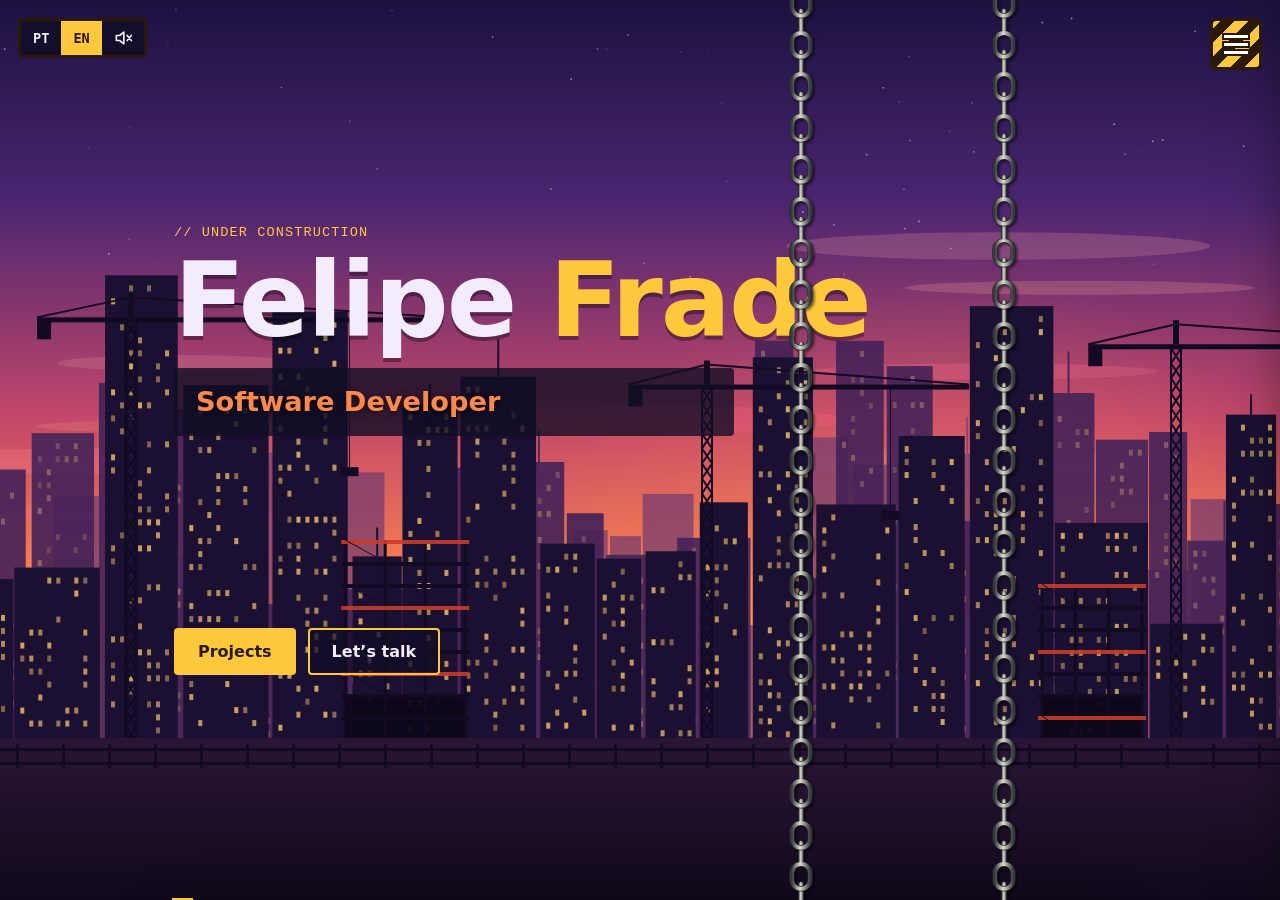
==== commit 4962ea36: "feat: removing exprience" ====
--- a/index.html
+++ b/index.html
@@ -54,10 +54,9 @@
     </div>
     <div class="bld-upper" id="bld-upper" aria-hidden="true"></div>
     <nav class="bld-floors">
-      <a class="floor" href="#inicio"><i class="win lit"></i><span><small data-i18n="floor.7">7º andar</small><b data-i18n="nav.home">Início</b></span><i class="win"></i></a>
-      <a class="floor" href="#sobre"><i class="win"></i><span><small data-i18n="floor.6">6º andar</small><b data-i18n="nav.about">Sobre</b></span><i class="win lit"></i></a>
-      <a class="floor" href="#habilidades"><i class="win lit"></i><span><small data-i18n="floor.5">5º andar</small><b data-i18n="nav.skills">Habilidades</b></span><i class="win lit"></i></a>
-      <a class="floor" href="#experiencia"><i class="win"></i><span><small data-i18n="floor.4">4º andar</small><b data-i18n="nav.experience">Experiência</b></span><i class="win lit"></i></a>
+      <a class="floor" href="#inicio"><i class="win lit"></i><span><small data-i18n="floor.6">6º andar</small><b data-i18n="nav.home">Início</b></span><i class="win"></i></a>
+      <a class="floor" href="#sobre"><i class="win"></i><span><small data-i18n="floor.5">5º andar</small><b data-i18n="nav.about">Sobre</b></span><i class="win lit"></i></a>
+      <a class="floor" href="#habilidades"><i class="win lit"></i><span><small data-i18n="floor.4">4º andar</small><b data-i18n="nav.skills">Habilidades</b></span><i class="win lit"></i></a>
       <a class="floor" href="#projetos"><i class="win lit"></i><span><small data-i18n="floor.3">3º andar</small><b data-i18n="nav.projects">Projetos</b></span><i class="win"></i></a>
       <a class="floor" href="#faq"><i class="win lit"></i><span><small data-i18n="floor.2">2º andar</small><b data-i18n="nav.faq">FAQ</b></span><i class="win"></i></a>
       <a class="floor" href="#contato"><i class="win lit"></i><span><small data-i18n="floor.1">1º andar</small><b data-i18n="nav.contact">Contato</b></span><i class="win"></i></a>
@@ -99,7 +98,7 @@
           <p class="kicker" data-i18n="about.kicker">// 01 · planta baixa</p>
           <h2 data-i18n="nav.about">Sobre</h2>
           <p data-i18n-html="about.p1">Sou desenvolvedor de software com experiência em diferentes contextos e etapas do desenvolvimento: <strong>criação e manutenção de sistemas</strong>, modernização de aplicações legadas, arquitetura, integrações e <strong>desenvolvimento web</strong>. Adapto minha abordagem às necessidades de cada projeto.</p>
-          <p data-i18n-html="about.p2">Minha trajetória inclui desenvolvimento full stack, atuação em front-end e <strong>liderança técnica</strong> de uma equipe de 5 pessoas, em ambientes ágeis e colaboração <strong>internacional</strong>. Sigo aprendendo e busco novos desafios para ampliar minha experiência e contribuir com soluções.</p>
+          <p data-i18n-html="about.p2">Minha <a class="external-link external-link--highlight" href="https://www.linkedin.com/in/frade-op/details/experience/" target="_blank" rel="noopener noreferrer">trajetória<svg class="external-link__icon" viewBox="0 0 24 24" aria-hidden="true"><path d="M10 13a5 5 0 0 0 7.07 0l3-3a5 5 0 0 0-7.07-7.07l-1.72 1.71"/><path d="M14 11a5 5 0 0 0-7.07 0l-3 3a5 5 0 0 0 7.07 7.07l1.71-1.71"/><path d="m8 16 8-8"/></svg></a> inclui desenvolvimento full stack, atuação em front-end e <strong>liderança técnica</strong> de uma equipe de 5 pessoas, em ambientes ágeis e colaboração <strong>internacional</strong>. Sigo aprendendo e busco novos desafios para ampliar minha experiência e contribuir com soluções.</p>
         </section>
 
         <section id="habilidades" class="panel">
@@ -149,76 +148,8 @@
           </div>
         </section>
 
-        <section id="experiencia" class="panel">
-          <p class="kicker" data-i18n="exp.kicker">// 03 · trajetória</p>
-          <h2 data-i18n="nav.experience">Experiência</h2>
-          <div class="jobs">
-            <article class="card job">
-              <h3 class="job-heading">
-                <button class="job-toggle" type="button" id="job-question-1" aria-expanded="false" aria-controls="job-details-1">
-                  <span class="job-heading__main"><span class="tag">05/2024 – 07/2026</span><span class="job-title" data-i18n="job1.role">Desenvolvedor Front-end Pleno</span><span class="company">Climber Revenue Strategy</span></span>
-                  <span class="faq-icon" aria-hidden="true"></span>
-                </button>
-              </h3>
-              <div class="faq-answer job-details" id="job-details-1" role="region" aria-labelledby="job-question-1" aria-hidden="true" inert>
-                <div class="faq-answer__inner"><ul>
-                  <li data-i18n-html="job1.b1">Manutenção de aplicações <strong>Angular</strong> legadas e desenvolvimento de uma nova arquitetura front-end mais moderna e alinhada às necessidades do produto;</li>
-                  <li data-i18n="job1.b2">Colaboração com equipes internacionais;</li>
-                  <li data-i18n-html="job1.b3">Utilização de serviços da <strong>AWS</strong> e ferramentas de IA generativa.</li>
-                </ul></div>
-              </div>
-            </article>
-            <article class="card job">
-              <h3 class="job-heading">
-                <button class="job-toggle" type="button" id="job-question-2" aria-expanded="false" aria-controls="job-details-2">
-                  <span class="job-heading__main"><span class="tag">08/2022 – 05/2024</span><span class="job-title" data-i18n="job2.role">Líder Técnico (Tech Lead)</span><span class="company">CG Contadores</span></span>
-                  <span class="faq-icon" aria-hidden="true"></span>
-                </button>
-              </h3>
-              <div class="faq-answer job-details" id="job-details-2" role="region" aria-labelledby="job-question-2" aria-hidden="true" inert>
-                <div class="faq-answer__inner"><ul>
-                  <li data-i18n="job2.b1">Liderança técnica de uma equipe de 5 pessoas;</li>
-                  <li data-i18n="job2.b2">Mentoria e suporte técnico a desenvolvedores juniores;</li>
-                  <li data-i18n-html="job2.b3">Gestão de pipelines e deploys utilizando <strong>Docker</strong> e <strong>Jenkins</strong>;</li>
-                  <li data-i18n="job2.b4">Garantia da estabilidade dos sistemas em ambientes de homologação e produção;</li>
-                  <li data-i18n-html="job2.b5">Atuação em parceria com a Product Manager no planejamento de sprints, refinamento de requisitos, priorização de demandas e gestão do backlog no <strong>Jira</strong>.</li>
-                </ul></div>
-              </div>
-            </article>
-            <article class="card job">
-              <h3 class="job-heading">
-                <button class="job-toggle" type="button" id="job-question-3" aria-expanded="false" aria-controls="job-details-3">
-                  <span class="job-heading__main"><span class="tag">09/2019 – 08/2022</span><span class="job-title" data-i18n="job3.role">Desenvolvedor Full Stack</span><span class="company">CG Contadores</span></span>
-                  <span class="faq-icon" aria-hidden="true"></span>
-                </button>
-              </h3>
-              <div class="faq-answer job-details" id="job-details-3" role="region" aria-labelledby="job-question-3" aria-hidden="true" inert>
-                <div class="faq-answer__inner"><ul>
-                  <li data-i18n-html="job3.b1">Desenvolvimento e manutenção de aplicações utilizando <strong>Angular</strong>, <strong>Laravel</strong> e <strong>MySQL</strong>;</li>
-                  <li data-i18n="job3.b2">Manutenção e evolução de sistemas legados;</li>
-                  <li data-i18n-html="job3.b3">Criação e consumo de <strong>APIs REST</strong>.</li>
-                </ul></div>
-              </div>
-            </article>
-            <article class="card job">
-              <h3 class="job-heading">
-                <button class="job-toggle" type="button" id="job-question-4" aria-expanded="false" aria-controls="job-details-4">
-                  <span class="job-heading__main"><span class="tag">10/2018 – 09/2019</span><span class="job-title" data-i18n="job4.role">Desenvolvedor Web Júnior (Estágio)</span><span class="company">Ondaweb</span></span>
-                  <span class="faq-icon" aria-hidden="true"></span>
-                </button>
-              </h3>
-              <div class="faq-answer job-details" id="job-details-4" role="region" aria-labelledby="job-question-4" aria-hidden="true" inert>
-                <div class="faq-answer__inner"><ul>
-                  <li data-i18n-html="job4.b1">Desenvolvimento e manutenção de aplicações em <strong>PHP</strong>, <strong>WordPress</strong> e <strong>JavaScript</strong>;</li>
-                  <li data-i18n-html="job4.b2">Publicação e gerenciamento de arquivos em servidores via <strong>FileZilla</strong>.</li>
-                </ul></div>
-              </div>
-            </article>
-          </div>
-        </section>
-
         <section id="projetos" class="panel projects-panel">
-          <p class="kicker" data-i18n="projects.kicker">// 04 · projetos em destaque</p>
+          <p class="kicker" data-i18n="projects.kicker">// 03 · projetos em destaque</p>
           <h2 data-i18n="nav.projects">Projetos</h2>
           <p data-i18n-html="projects.intro"><strong>Novos</strong> experimentos pessoais com diferentes objetivos, estilos e tecnologias.</p>
           <div class="projects-grid">
@@ -257,7 +188,7 @@
         </section>
 
         <section id="faq" class="panel">
-          <p class="kicker" data-i18n="faq.kicker">// 05 · perguntas frequentes</p>
+          <p class="kicker" data-i18n="faq.kicker">// 04 · perguntas frequentes</p>
           <div class="faq-heading">
             <h2 data-i18n="nav.faq">FAQ</h2>
           </div>
@@ -295,7 +226,7 @@
               </h3>
               <div class="faq-answer" id="faq-answer-2" role="region" aria-labelledby="faq-question-2" aria-hidden="true" inert>
                 <div class="faq-answer__inner"><div class="faq-cabin">
-                  <p data-i18n-html="faq.a2">Nos últimos anos, tenho me dedicado mais ao <a href="https://www.alura.com.br/artigos/o-que-e-front-end-e-back-end" target="_blank" rel="noopener noreferrer">Front End</a>, mas tenho plena capacidade para atuar como <a href="https://www.alura.com.br/artigos/o-que-e-front-end-e-back-end" target="_blank" rel="noopener noreferrer">Full Stack</a>. Já fui líder técnico, trabalhei brevemente com automações em Python e também dei apoio pontual em testes e QA quando foi necessário.</p>
+                  <p data-i18n-html="faq.a2">Nos últimos anos, tenho me dedicado mais ao <a class="external-link" href="https://www.alura.com.br/artigos/o-que-e-front-end-e-back-end" target="_blank" rel="noopener noreferrer">Front End<svg class="external-link__icon" viewBox="0 0 24 24" aria-hidden="true"><path d="M10 13a5 5 0 0 0 7.07 0l3-3a5 5 0 0 0-7.07-7.07l-1.72 1.71"/><path d="M14 11a5 5 0 0 0-7.07 0l-3 3a5 5 0 0 0 7.07 7.07l1.71-1.71"/><path d="m8 16 8-8"/></svg></a>, mas tenho plena capacidade para atuar como <a class="external-link" href="https://www.alura.com.br/artigos/o-que-e-front-end-e-back-end" target="_blank" rel="noopener noreferrer">Full Stack<svg class="external-link__icon" viewBox="0 0 24 24" aria-hidden="true"><path d="M10 13a5 5 0 0 0 7.07 0l3-3a5 5 0 0 0-7.07-7.07l-1.72 1.71"/><path d="M14 11a5 5 0 0 0-7.07 0l-3 3a5 5 0 0 0 7.07 7.07l1.71-1.71"/><path d="m8 16 8-8"/></svg></a>. Já fui líder técnico, trabalhei brevemente com automações em Python e também dei apoio pontual em testes e QA quando foi necessário.</p>
                 </div></div>
               </div>
             </article>
@@ -315,7 +246,7 @@
         </section>
 
         <section id="contato" class="panel">
-          <p class="kicker" data-i18n="contact.kicker">// 06 · canteiro de obras</p>
+          <p class="kicker" data-i18n="contact.kicker">// 05 · canteiro de obras</p>
           <h2 data-i18n="nav.contact">Contato</h2>
           <p data-i18n="contact.text">Tem um sistema para tirar do papel? Vamos conversar.</p>
           <div class="actions">
--- a/css/style.css
+++ b/css/style.css
@@ -114,6 +114,26 @@
 .panel h2 { margin: 0 0 16px; font-size: 2.2rem; }
 .panel p { line-height: 1.7; color: var(--muted); max-width: 70ch; }
 .panel > p strong { color: var(--amber); font-weight: 600; }
+.external-link {
+  color: var(--amber);
+  font-weight: 600;
+  text-decoration: underline;
+  text-decoration-thickness: 1px;
+  text-underline-offset: 0.16em;
+}
+.external-link--highlight { color: var(--amber); }
+.external-link__icon {
+  display: inline-block;
+  width: 0.9em;
+  height: 0.9em;
+  margin-left: 0.22em;
+  vertical-align: -0.08em;
+  fill: none;
+  stroke: currentColor;
+  stroke-linecap: round;
+  stroke-linejoin: round;
+  stroke-width: 1.8;
+}
 
 .grid {
   display: grid;
@@ -134,6 +154,7 @@
 .card h3 b { font-family: Consolas, monospace; color: var(--amber); margin-right: 6px; }
 .card p { margin: 0 0 14px; font-size: 0.95rem; }
 .card a { color: var(--amber); text-decoration: none; font-weight: 600; }
+.card a.external-link { text-decoration: underline; }
 .card a:hover { text-decoration: underline; }
 .tag {
   display: inline-block;
@@ -590,7 +611,7 @@
   .project-card, .project-card::before, .project-card__link span { transition: none; }
 }
 
-/* ---------- Idioma e experi�ncia ---------- */
+/* ---------- Idioma e FAQ ---------- */
 .lang {
   position: fixed;
   top: 18px;
@@ -619,18 +640,6 @@
 .lang button:focus-visible { outline: 2px solid var(--text); outline-offset: -4px; }
 body.custom-cursor .lang, body.custom-cursor .lang * { cursor: pointer !important; }
 
-.jobs { display: grid; gap: 18px; margin-top: 20px; }
-.job { padding: 0; overflow: hidden; }
-.job .job-heading { margin: 0; }
-.job-heading .tag { margin-bottom: 0; }
-.job-heading__main { display: flex; flex-direction: column; align-items: flex-start; gap: 6px; }
-.job-title { font-size: 1.2rem; }
-.job .company { margin: 0; font-size: 0.95rem; color: var(--amber); }
-.job ul { margin: 0; padding-left: 20px; color: var(--muted); line-height: 1.6; font-size: 0.95rem; }
-.job-details .faq-answer__inner { padding: 0 22px; }
-.job li + li { margin-top: 4px; }
-.job strong { color: #ffe9c4; }
-
 .faq-list { display: grid; gap: 14px; margin-top: 20px; }
 .faq-heading { display: flex; align-items: center; justify-content: space-between; gap: 12px; }
 .faq-heading h2 { margin-bottom: 16px; }
@@ -647,7 +656,7 @@
 }
 .faq-item { padding: 0; overflow: hidden; }
 .faq-item h3 { margin: 0; }
-.faq-question, .job-toggle {
+.faq-question {
   display: flex;
   width: 100%;
   align-items: center;
@@ -662,8 +671,7 @@
   border: 0;
   cursor: pointer;
 }
-.job-toggle { padding: 22px; }
-.faq-question:focus-visible, .job-toggle:focus-visible { outline: 3px solid var(--amber); outline-offset: -5px; }
+.faq-question:focus-visible { outline: 3px solid var(--amber); outline-offset: -5px; }
 .faq-icon {
   position: relative;
   flex: 0 0 18px;
@@ -681,8 +689,7 @@
   transition: transform 0.25s ease;
 }
 .faq-icon::after { transform: rotate(90deg); }
-.faq-question[aria-expanded="true"] .faq-icon::after,
-.job-toggle[aria-expanded="true"] .faq-icon::after { transform: rotate(0); }
+.faq-question[aria-expanded="true"] .faq-icon::after { transform: rotate(0); }
 .faq-answer {
   display: grid;
   grid-template-rows: 0fr;
@@ -690,16 +697,10 @@
   transition: grid-template-rows 0.35s ease, opacity 0.25s ease;
 }
 .faq-item.is-open .faq-answer { grid-template-rows: 1fr; opacity: 1; }
-.job.is-open .job-details { grid-template-rows: 1fr; opacity: 1; }
 .faq-answer__inner { min-height: 0; overflow: hidden; }
 .faq-cabin { padding: 0 22px 22px; }
 .faq-cabin p { margin: 0; }
 .faq-cabin strong { color: var(--amber); font-weight: 600; }
-
-@media (min-width: 761px) {
-  .job-toggle { padding: 26px 30px; }
-  .job-details .faq-answer__inner { padding: 8px 30px 28px; }
-}
 
 @media (max-width: 760px) {
   .faq-answer { transition-duration: 0.85s, 0.3s; }
@@ -746,5 +747,4 @@
 @media (prefers-reduced-motion: reduce) {
   .faq-answer, .faq-icon::before, .faq-icon::after, .faq-cabin,
   .faq-cabin::before, .faq-cabin::after { transition: none; }
-  .job-details { transition: none; }
-}
+}
